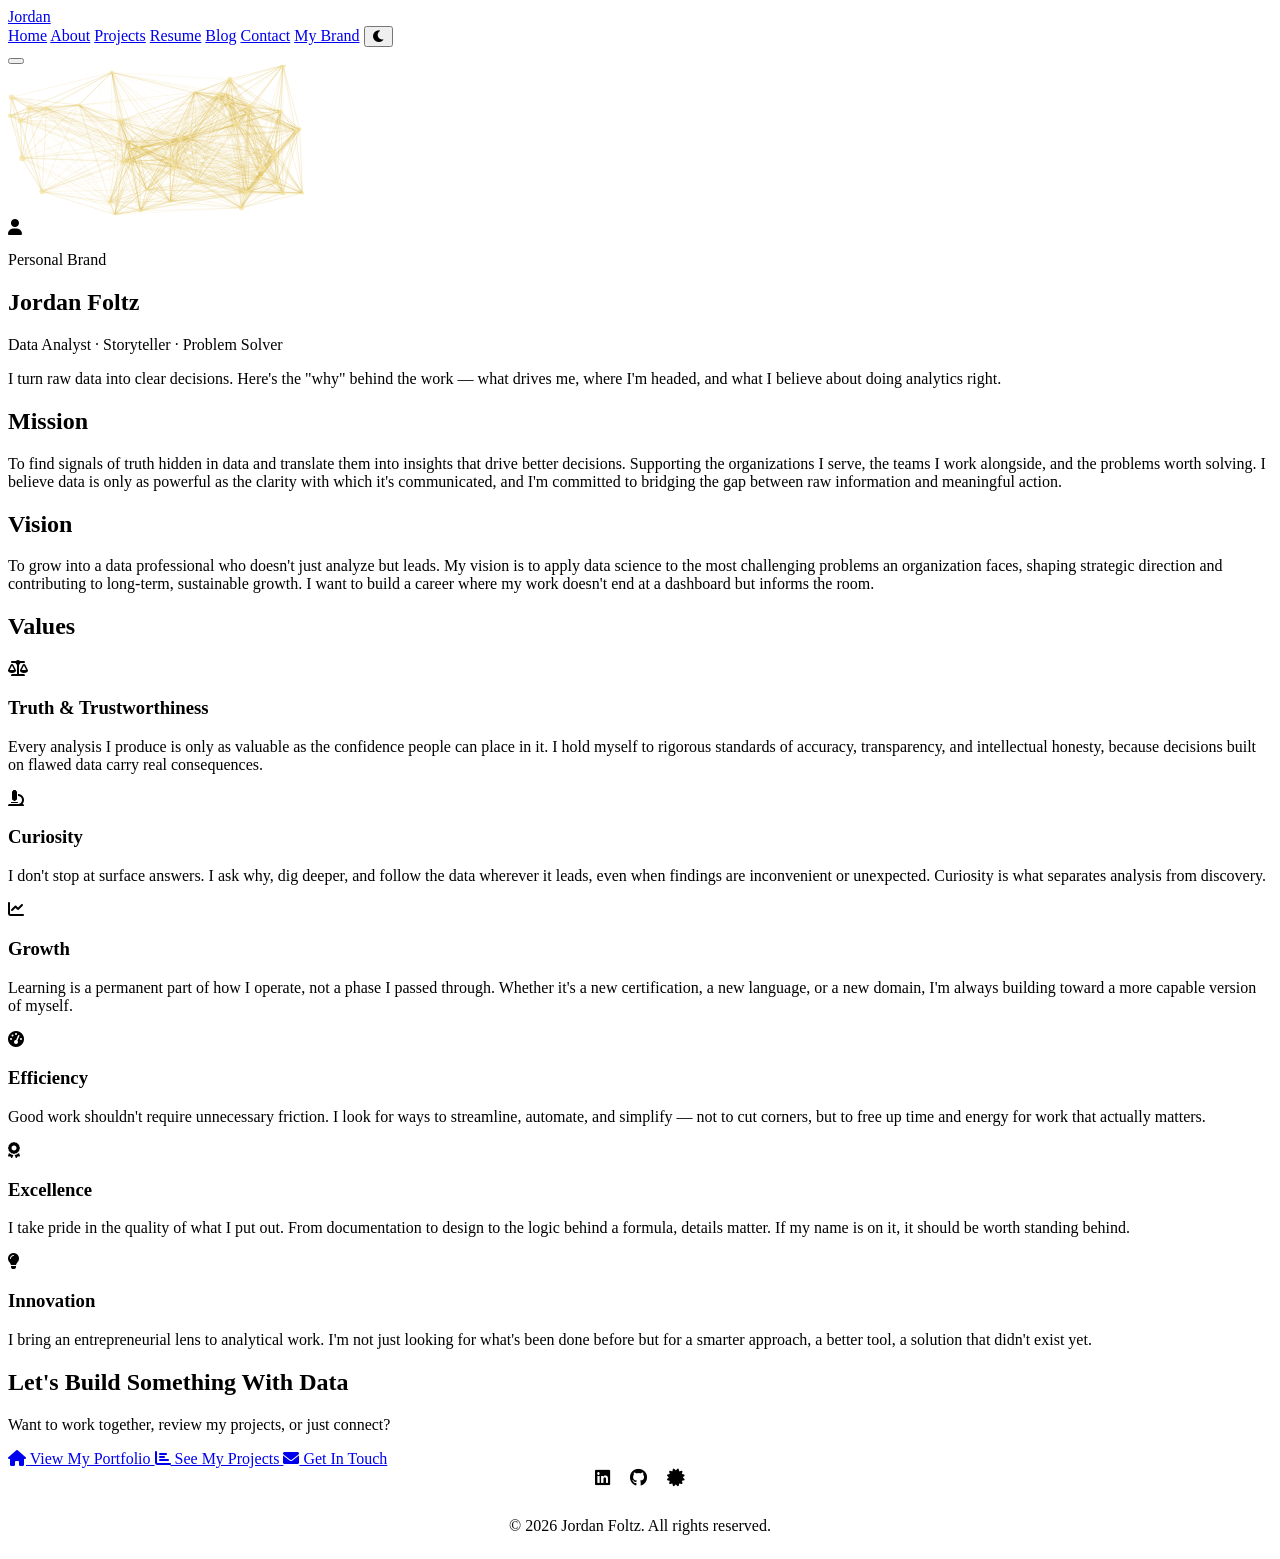
==== brand.html @ b9ed0304 "Fix credibility issues, add Data Stories blog, and add PDF resume - Replace fabricated project card " ====
<!DOCTYPE html>
<html lang="en">
<head>
    <meta charset="UTF-8">
    <meta name="viewport" content="width=device-width, initial-scale=1.0">
    <title>My Brand | Jordan Foltz — Data Analyst</title>
    <meta name="description" content="Jordan Foltz's personal brand — Mission, Vision, and Values as a data analyst focused on honest insights and real business impact.">
    <link rel="stylesheet" href="style.css">
    <link rel="stylesheet" href="brand.css">
    <link href="https://fonts.googleapis.com/css2?family=Montserrat:wght@300;400;600;700&family=Open+Sans:wght@300;400;600&display=swap" rel="stylesheet">
    <link rel="stylesheet" href="https://cdnjs.cloudflare.com/ajax/libs/font-awesome/6.0.0/css/all.min.css">
</head>
<body>

    <!-- Navigation -->
    <nav class="navbar">
        <div class="nav-container">
            <div class="nav-logo">
                <a href="index.html">Jordan</a>
            </div>
            <div class="nav-menu">
                <a href="index.html#home" class="nav-link-ext">Home</a>
                <a href="index.html#about" class="nav-link-ext">About</a>
                <a href="index.html#projects" class="nav-link-ext">Projects</a>
                <a href="index.html#resume" class="nav-link-ext">Resume</a>
                <a href="blog.html" class="nav-link-ext">Blog</a>
                <a href="index.html#contact" class="nav-link-ext">Contact</a>
                <a href="brand.html" class="nav-link-brand" aria-current="page">My Brand</a>
                <button class="theme-toggle" id="theme-toggle" aria-label="Toggle dark mode">
                    <i class="fas fa-moon" aria-hidden="true"></i>
                </button>
            </div>
            <button class="hamburger" aria-label="Toggle navigation menu" aria-expanded="false">
                <span></span>
                <span></span>
                <span></span>
            </button>
        </div>
    </nav>

    <!-- Brand Hero -->
    <section class="brand-hero">
        <canvas id="brand-network" aria-hidden="true"></canvas>
        <div class="container brand-hero-inner">
            <img
                src="Headshot Professional Resized.jpg"
                alt="Jordan Foltz"
                class="brand-headshot"
                onerror="this.style.display='none'; this.nextElementSibling.style.display='flex';"
            >
            <div class="brand-headshot-placeholder" style="display: none;">
                <i class="fas fa-user" aria-hidden="true"></i>
            </div>
            <p class="brand-eyebrow">Personal Brand</p>
            <h1>Jordan Foltz</h1>
            <p class="hero-subtitle">Data Analyst &middot; Storyteller &middot; Problem Solver</p>
            <p class="hero-intro">I turn raw data into clear decisions. Here's the "why" behind the work — what drives me, where I'm headed, and what I believe about doing analytics right.</p>
        </div>
    </section>

    <!-- Mission -->
    <section class="brand-section" id="mission">
        <div class="container">
            <h2 class="section-title">Mission</h2>
            <div class="mission-content">
                <p>To find signals of truth hidden in data and translate them into insights that drive better decisions. Supporting the organizations I serve, the teams I work alongside, and the problems worth solving. I believe data is only as powerful as the clarity with which it's communicated, and I'm committed to bridging the gap between raw information and meaningful action.</p>
            </div>
        </div>
    </section>

    <!-- Vision -->
    <section class="brand-section alt-bg" id="vision">
        <div class="container">
            <h2 class="section-title">Vision</h2>
            <div class="vision-content">
                <p>To grow into a data professional who doesn't just analyze but leads. My vision is to apply data science to the most challenging problems an organization faces, shaping strategic direction and contributing to long-term, sustainable growth. I want to build a career where my work doesn't end at a dashboard but informs the room.</p>
            </div>
        </div>
    </section>

    <!-- Values -->
    <section class="brand-section" id="values">
        <div class="container">
            <h2 class="section-title">Values</h2>
            <div class="values-grid">

                <div class="value-card">
                    <i class="fas fa-balance-scale value-icon" aria-hidden="true"></i>
                    <h3>Truth &amp; Trustworthiness</h3>
                    <p>Every analysis I produce is only as valuable as the confidence people can place in it. I hold myself to rigorous standards of accuracy, transparency, and intellectual honesty, because decisions built on flawed data carry real consequences.</p>
                </div>

                <div class="value-card">
                    <i class="fas fa-microscope value-icon" aria-hidden="true"></i>
                    <h3>Curiosity</h3>
                    <p>I don't stop at surface answers. I ask why, dig deeper, and follow the data wherever it leads, even when findings are inconvenient or unexpected. Curiosity is what separates analysis from discovery.</p>
                </div>

                <div class="value-card">
                    <i class="fas fa-chart-line value-icon" aria-hidden="true"></i>
                    <h3>Growth</h3>
                    <p>Learning is a permanent part of how I operate, not a phase I passed through. Whether it's a new certification, a new language, or a new domain, I'm always building toward a more capable version of myself.</p>
                </div>

                <div class="value-card">
                    <i class="fas fa-tachometer-alt value-icon" aria-hidden="true"></i>
                    <h3>Efficiency</h3>
                    <p>Good work shouldn't require unnecessary friction. I look for ways to streamline, automate, and simplify — not to cut corners, but to free up time and energy for work that actually matters.</p>
                </div>

                <div class="value-card">
                    <i class="fas fa-award value-icon" aria-hidden="true"></i>
                    <h3>Excellence</h3>
                    <p>I take pride in the quality of what I put out. From documentation to design to the logic behind a formula, details matter. If my name is on it, it should be worth standing behind.</p>
                </div>

                <div class="value-card">
                    <i class="fas fa-lightbulb value-icon" aria-hidden="true"></i>
                    <h3>Innovation</h3>
                    <p>I bring an entrepreneurial lens to analytical work. I'm not just looking for what's been done before but for a smarter approach, a better tool, a solution that didn't exist yet.</p>
                </div>

            </div>
        </div>
    </section>

    <!-- CTA -->
    <section class="brand-cta">
        <div class="container">
            <h2>Let's Build Something With Data</h2>
            <p>Want to work together, review my projects, or just connect?</p>
            <div class="brand-cta-buttons">
                <a href="index.html" class="btn btn-primary nav-link-ext">
                    <i class="fas fa-home" aria-hidden="true"></i> View My Portfolio
                </a>
                <a href="index.html#projects" class="btn btn-outline nav-link-ext">
                    <i class="fas fa-chart-bar" aria-hidden="true"></i> See My Projects
                </a>
                <a href="index.html#contact" class="btn btn-outline nav-link-ext">
                    <i class="fas fa-envelope" aria-hidden="true"></i> Get In Touch
                </a>
            </div>
        </div>
    </section>

    <!-- Footer -->
    <footer class="footer">
        <div class="container" style="display: flex; flex-direction: column; align-items: center; gap: 0.75rem;">
            <div style="display: flex; gap: 1.25rem;">
                <a href="https://linkedin.com/in/jordan-foltz" target="_blank" rel="noopener noreferrer" aria-label="LinkedIn" style="color: var(--text-secondary); font-size: 1.1rem; transition: var(--transition-fast);">
                    <i class="fab fa-linkedin" aria-hidden="true"></i>
                </a>
                <a href="https://github.com/JournalistJordan" target="_blank" rel="noopener noreferrer" aria-label="GitHub" style="color: var(--text-secondary); font-size: 1.1rem; transition: var(--transition-fast);">
                    <i class="fab fa-github" aria-hidden="true"></i>
                </a>
                <a href="https://www.credly.com/users/jordan-foltz" target="_blank" rel="noopener noreferrer" aria-label="Credly Badges" style="color: var(--text-secondary); font-size: 1.1rem; transition: var(--transition-fast);">
                    <i class="fas fa-certificate" aria-hidden="true"></i>
                </a>
            </div>
            <p>&copy; <span id="footer-year">2026</span> Jordan Foltz. All rights reserved.</p>
        </div>
    </footer>

    <script src="script.js"></script>
    <script>
        // Animated node network for brand hero background
        (function () {
            const canvas = document.getElementById('brand-network');
            if (!canvas) return;
            const ctx = canvas.getContext('2d');
            let nodes = [];
            const NODE_COUNT = 48;
            const MAX_DIST = 160;
            const NODE_SPEED = 0.35;

            function resize() {
                canvas.width = canvas.offsetWidth;
                canvas.height = canvas.offsetHeight;
            }

            function createNodes() {
                nodes = [];
                for (let i = 0; i < NODE_COUNT; i++) {
                    nodes.push({
                        x: Math.random() * canvas.width,
                        y: Math.random() * canvas.height,
                        vx: (Math.random() - 0.5) * NODE_SPEED,
                        vy: (Math.random() - 0.5) * NODE_SPEED,
                        r: Math.random() * 1.8 + 1.4
                    });
                }
            }

            function draw() {
                ctx.clearRect(0, 0, canvas.width, canvas.height);

                // Move nodes
                nodes.forEach(n => {
                    n.x += n.vx;
                    n.y += n.vy;
                    if (n.x < 0 || n.x > canvas.width)  n.vx *= -1;
                    if (n.y < 0 || n.y > canvas.height) n.vy *= -1;
                });

                // Draw edges
                for (let i = 0; i < nodes.length; i++) {
                    for (let j = i + 1; j < nodes.length; j++) {
                        const dx = nodes[i].x - nodes[j].x;
                        const dy = nodes[i].y - nodes[j].y;
                        const dist = Math.sqrt(dx * dx + dy * dy);
                        if (dist < MAX_DIST) {
                            const alpha = (1 - dist / MAX_DIST) * 0.4;
                            ctx.beginPath();
                            ctx.strokeStyle = `rgba(212, 175, 55, ${alpha})`;
                            ctx.lineWidth = 0.8;
                            ctx.moveTo(nodes[i].x, nodes[i].y);
                            ctx.lineTo(nodes[j].x, nodes[j].y);
                            ctx.stroke();
                        }
                    }
                }

                // Draw nodes
                nodes.forEach(n => {
                    ctx.beginPath();
                    ctx.arc(n.x, n.y, n.r, 0, Math.PI * 2);
                    ctx.fillStyle = 'rgba(244, 228, 166, 0.75)';
                    ctx.fill();
                });

                requestAnimationFrame(draw);
            }

            resize();
            createNodes();
            draw();

            let resizeTimer;
            window.addEventListener('resize', () => {
                clearTimeout(resizeTimer);
                resizeTimer = setTimeout(() => { resize(); createNodes(); }, 200);
            });
        })();
    </script>
</body>
</html>
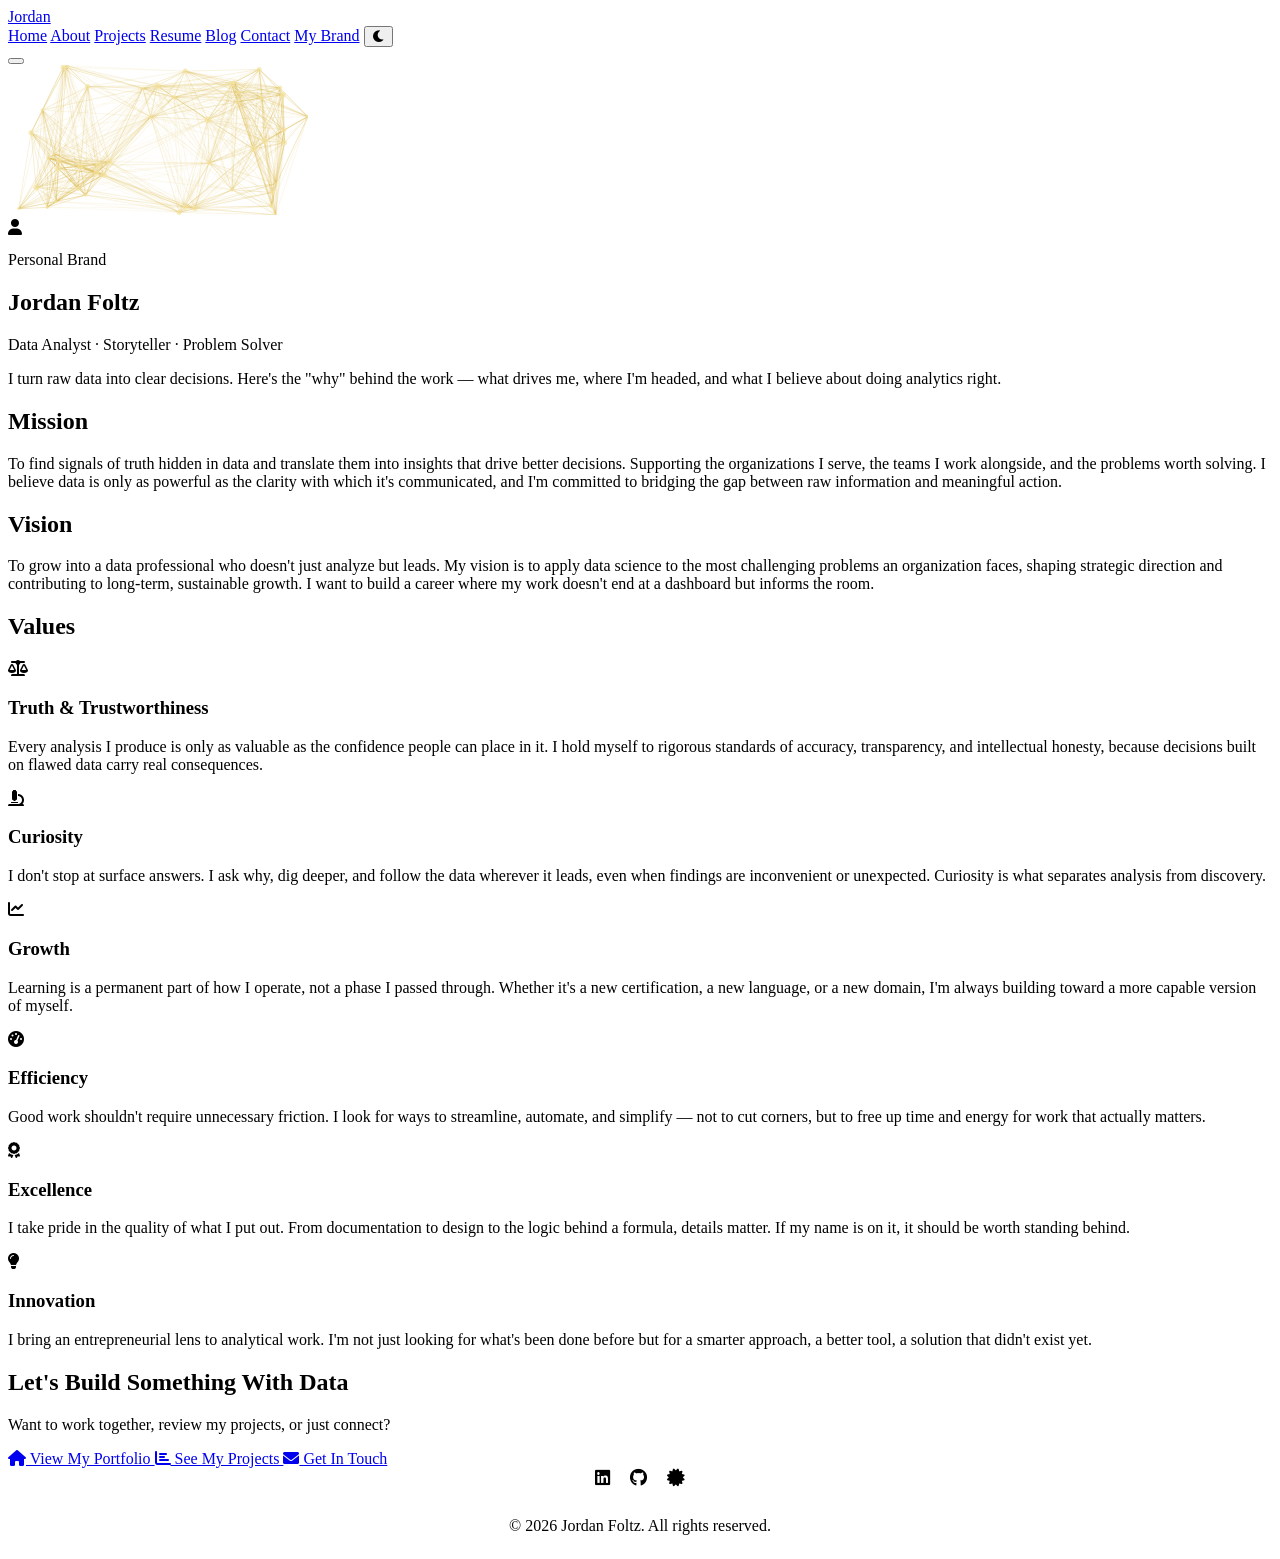
==== commit bb609bb5: "Point site at jordanfoltzdata.com and renamed GitHub account - Add CNAME file for the custom domain " ====
--- a/brand.html
+++ b/brand.html
@@ -150,7 +150,7 @@
                 <a href="https://linkedin.com/in/jordan-foltz" target="_blank" rel="noopener noreferrer" aria-label="LinkedIn" style="color: var(--text-secondary); font-size: 1.1rem; transition: var(--transition-fast);">
                     <i class="fab fa-linkedin" aria-hidden="true"></i>
                 </a>
-                <a href="https://github.com/JournalistJordan" target="_blank" rel="noopener noreferrer" aria-label="GitHub" style="color: var(--text-secondary); font-size: 1.1rem; transition: var(--transition-fast);">
+                <a href="https://github.com/JordanFoltzData" target="_blank" rel="noopener noreferrer" aria-label="GitHub" style="color: var(--text-secondary); font-size: 1.1rem; transition: var(--transition-fast);">
                     <i class="fab fa-github" aria-hidden="true"></i>
                 </a>
                 <a href="https://www.credly.com/users/jordan-foltz" target="_blank" rel="noopener noreferrer" aria-label="Credly Badges" style="color: var(--text-secondary); font-size: 1.1rem; transition: var(--transition-fast);">
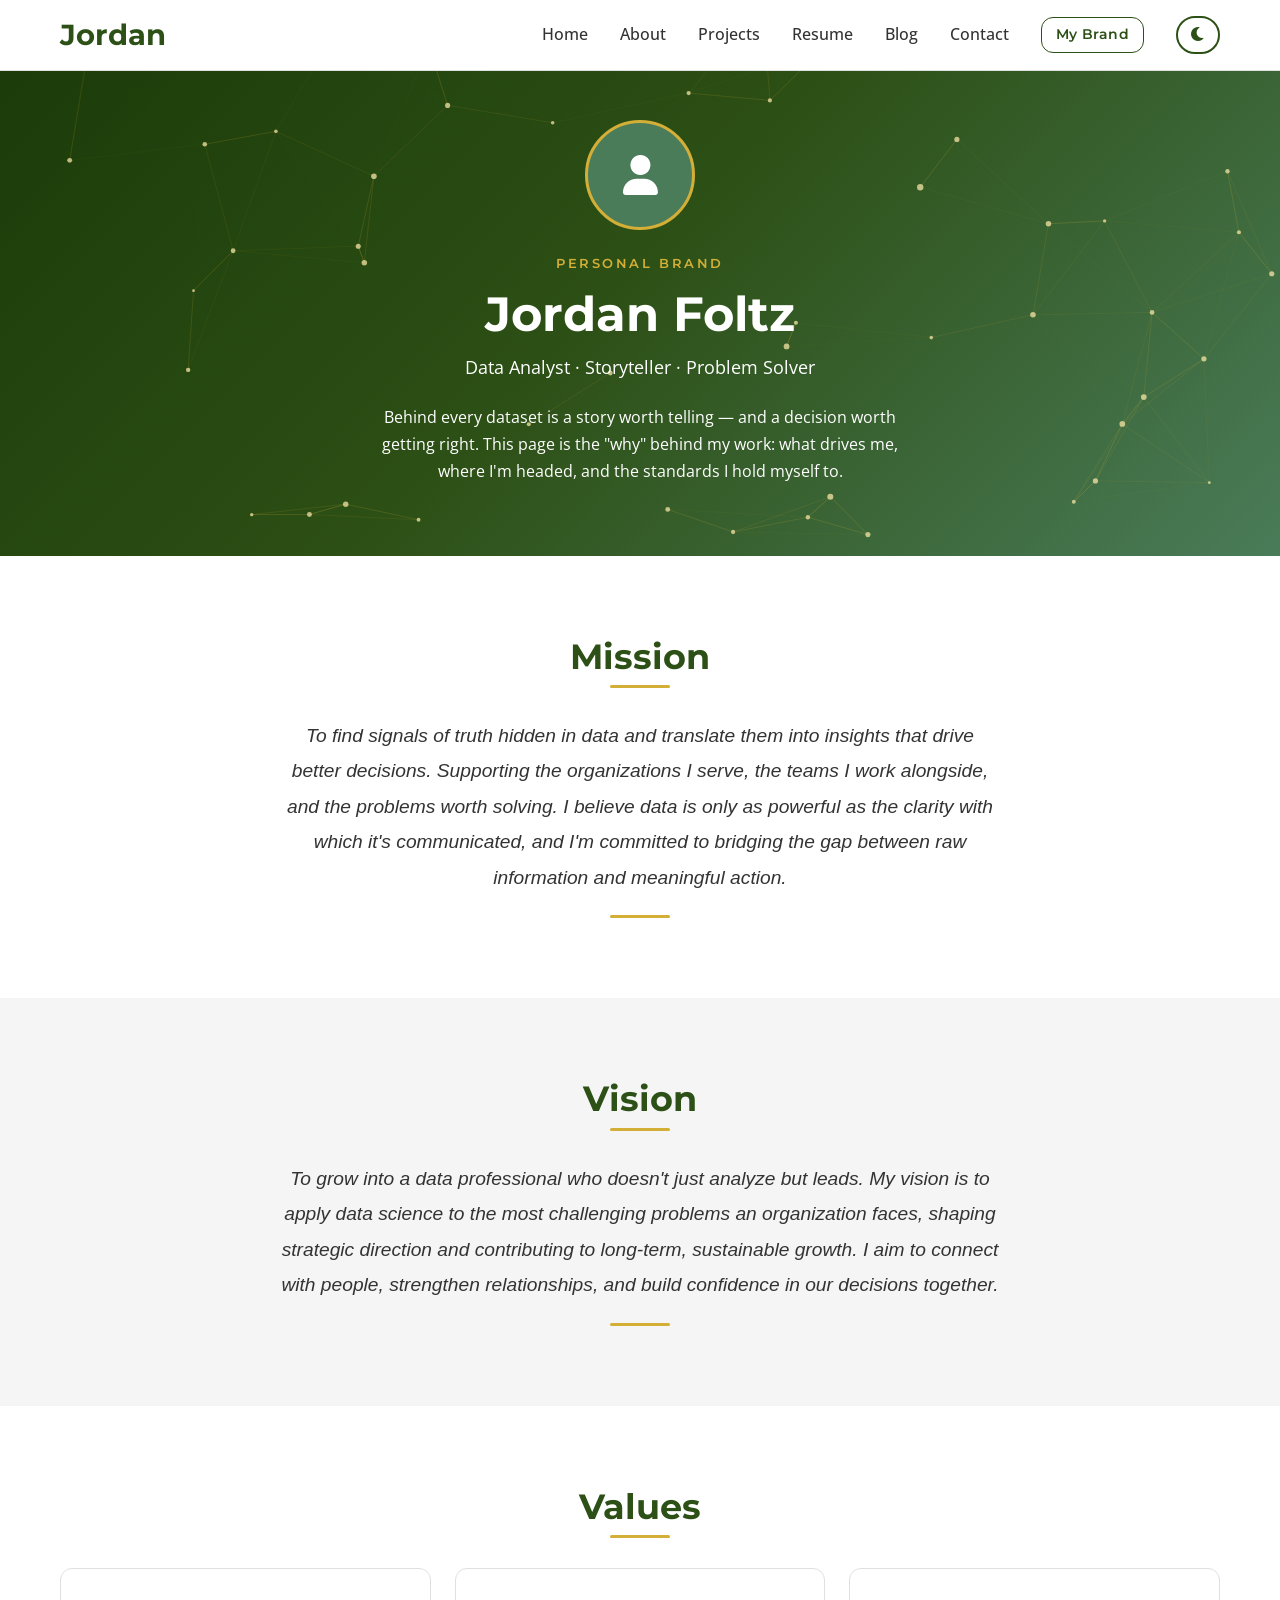
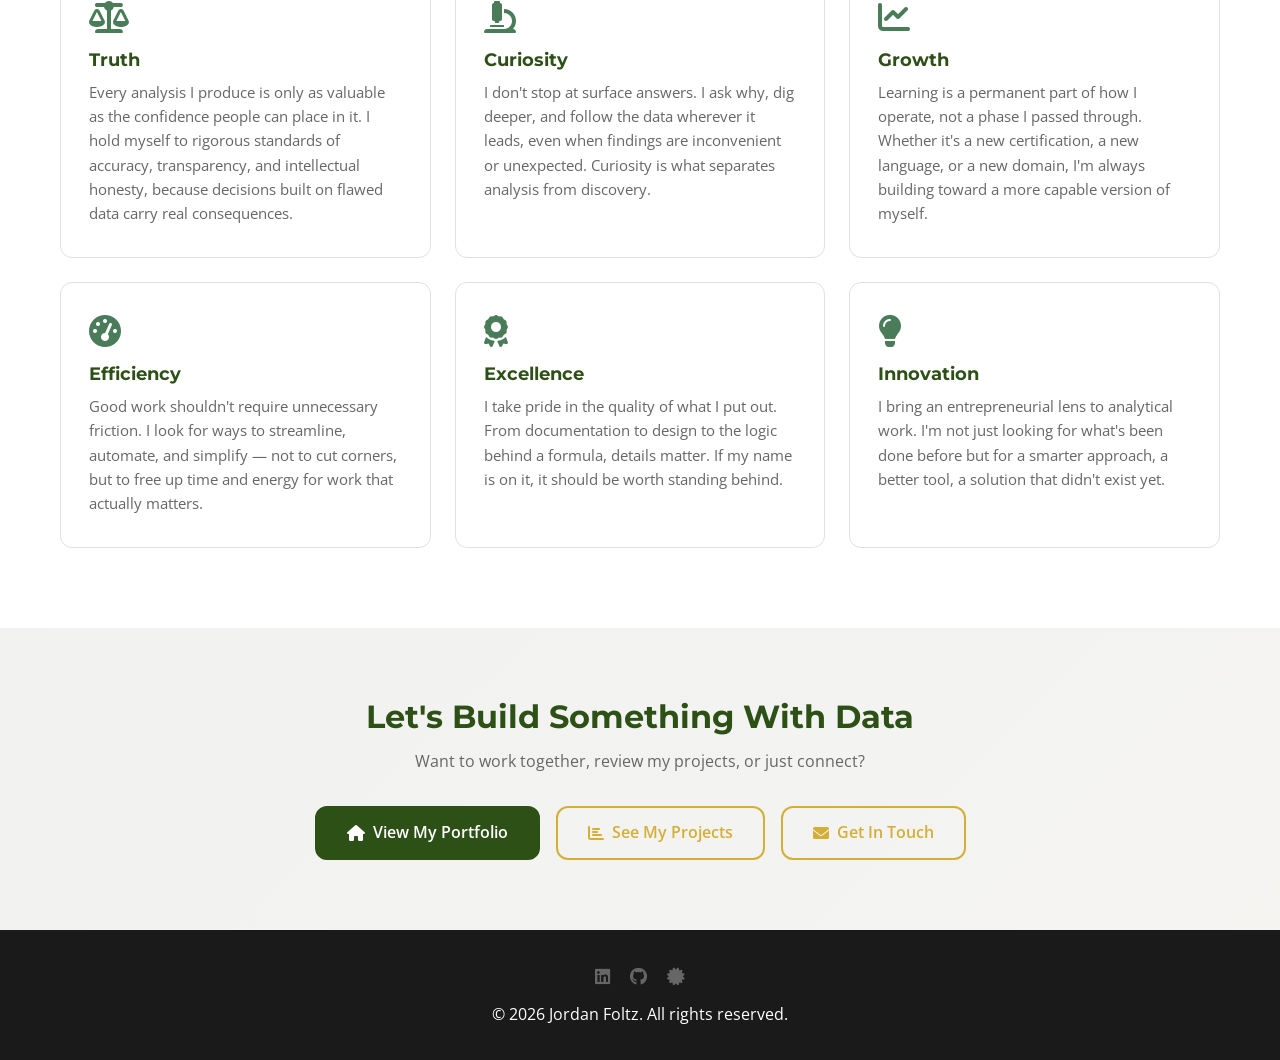
==== commit 47060fb9: "Brand page content and typography edits - Hero typing subtitle: white instead of black on the green " ====
--- a/brand.html
+++ b/brand.html
@@ -54,7 +54,7 @@
             <p class="brand-eyebrow">Personal Brand</p>
             <h1>Jordan Foltz</h1>
             <p class="hero-subtitle">Data Analyst &middot; Storyteller &middot; Problem Solver</p>
-            <p class="hero-intro">I turn raw data into clear decisions. Here's the "why" behind the work — what drives me, where I'm headed, and what I believe about doing analytics right.</p>
+            <p class="hero-intro">Behind every dataset is a story worth telling — and a decision worth getting right. This page is the "why" behind my work: what drives me, where I'm headed, and the standards I hold myself to.</p>
         </div>
     </section>
 
@@ -73,7 +73,7 @@
         <div class="container">
             <h2 class="section-title">Vision</h2>
             <div class="vision-content">
-                <p>To grow into a data professional who doesn't just analyze but leads. My vision is to apply data science to the most challenging problems an organization faces, shaping strategic direction and contributing to long-term, sustainable growth. I want to build a career where my work doesn't end at a dashboard but informs the room.</p>
+                <p>To grow into a data professional who doesn't just analyze but leads. My vision is to apply data science to the most challenging problems an organization faces, shaping strategic direction and contributing to long-term, sustainable growth. I aim to connect with people, strengthen relationships, and build confidence in our decisions together.</p>
             </div>
         </div>
     </section>
@@ -86,7 +86,7 @@
 
                 <div class="value-card">
                     <i class="fas fa-balance-scale value-icon" aria-hidden="true"></i>
-                    <h3>Truth &amp; Trustworthiness</h3>
+                    <h3>Truth</h3>
                     <p>Every analysis I produce is only as valuable as the confidence people can place in it. I hold myself to rigorous standards of accuracy, transparency, and intellectual honesty, because decisions built on flawed data carry real consequences.</p>
                 </div>
 
--- a/style.css
+++ b/style.css
@@ -0,0 +1,2192 @@
+/* CSS Variables for Color Scheme and Theme Management */
+:root {
+    /* Light Theme Colors */
+    --primary-green: #2d5016;
+    --secondary-green: #4a7c59;
+    --accent-gold: #d4af37;
+    --light-gold: #f4e4a6;
+    --pure-black: #000000;
+    --dark-gray: #1a1a1a;
+    --light-gray: #f5f5f5;
+    --pure-white: #ffffff;
+    --text-dark: #333333;
+    --text-light: #666666;
+    
+    /* Additional Colors */
+    --success-green: #28a745;
+    --warning-orange: #fd7e14;
+    --info-blue: #17a2b8;
+    --error-red: #dc3545;
+    --card-shadow: rgba(0, 0, 0, 0.1);
+    --hover-shadow: rgba(0, 0, 0, 0.15);
+    
+    /* Theme Variables */
+    --bg-primary: var(--pure-white);
+    --bg-secondary: var(--light-gray);
+    --text-primary: var(--text-dark);
+    --text-secondary: var(--text-light);
+    --nav-bg: var(--pure-white);
+    --card-bg: var(--pure-white);
+    --border-color: #e0e0e0;
+    
+    /* Typography */
+    --font-primary: 'Montserrat', sans-serif;
+    --font-secondary: 'Open Sans', sans-serif;
+    
+    /* Spacing */
+    --section-padding: 80px 0;
+    --container-padding: 0 20px;
+    --border-radius: 12px;
+    
+    /* Transitions */
+    --transition-fast: 0.3s ease;
+    --transition-slow: 0.5s ease;
+}
+
+/* Dark Theme Variables */
+[data-theme="dark"] {
+    --bg-primary: var(--pure-black);
+    --bg-secondary: var(--dark-gray);
+    --text-primary: var(--pure-white);
+    --text-secondary: #cccccc;
+    --nav-bg: var(--dark-gray);
+    --card-bg: var(--dark-gray);
+    --border-color: #333333;
+}
+
+/* Global Styles */
+* {
+    margin: 0;
+    padding: 0;
+    box-sizing: border-box;
+}
+
+/* Keyboard focus indicator — gold outline on all interactive elements */
+:focus-visible {
+    outline: 2px solid var(--accent-gold);
+    outline-offset: 3px;
+    border-radius: 4px;
+}
+
+/* Suppress focus ring for mouse users on elements that handle their own focus styles */
+.form-group input:focus,
+.form-group textarea:focus {
+    outline: none;
+}
+
+html {
+    scroll-behavior: smooth;
+}
+
+body {
+    font-family: var(--font-secondary);
+    line-height: 1.6;
+    color: var(--text-primary);
+    background-color: var(--bg-primary);
+    transition: background-color var(--transition-fast), color var(--transition-fast);
+}
+
+.container {
+    max-width: 1200px;
+    margin: 0 auto;
+    padding: var(--container-padding);
+}
+
+/* Typography */
+h1, h2, h3, h4, h5, h6 {
+    font-family: var(--font-primary);
+    font-weight: 600;
+    line-height: 1.2;
+}
+
+.section-title {
+    font-size: 2.5rem;
+    text-align: center;
+    margin-bottom: 3rem;
+    color: var(--primary-green);
+    position: relative;
+}
+
+.section-title::after {
+    content: '';
+    position: absolute;
+    bottom: -10px;
+    left: 50%;
+    transform: translateX(-50%);
+    width: 60px;
+    height: 3px;
+    background: linear-gradient(90deg, var(--accent-gold), var(--secondary-green));
+    border-radius: 2px;
+}
+
+/* Navigation */
+.navbar {
+    position: fixed;
+    top: 0;
+    width: 100%;
+    background: var(--nav-bg);
+    backdrop-filter: blur(10px);
+    border-bottom: 1px solid var(--border-color);
+    z-index: 1000;
+    transition: all var(--transition-fast);
+}
+
+.navbar.scrolled {
+    background: var(--nav-bg);
+    box-shadow: 0 2px 20px var(--card-shadow);
+    opacity: 0.97;
+}
+
+.nav-container {
+    max-width: 1200px;
+    margin: 0 auto;
+    padding: 0 20px;
+    display: flex;
+    justify-content: space-between;
+    align-items: center;
+    height: 70px;
+}
+
+.nav-logo a {
+    font-family: var(--font-primary);
+    font-size: 1.8rem;
+    font-weight: 700;
+    color: var(--primary-green);
+    text-decoration: none;
+    transition: color var(--transition-fast);
+}
+
+.nav-logo a:hover {
+    color: var(--accent-gold);
+}
+
+.nav-menu {
+    display: flex;
+    align-items: center;
+    gap: 2rem;
+}
+
+.nav-link {
+    color: var(--text-primary);
+    text-decoration: none;
+    font-weight: 500;
+    transition: color var(--transition-fast);
+    position: relative;
+}
+
+.nav-link:hover {
+    color: var(--accent-gold);
+}
+
+.nav-link::after {
+    content: '';
+    position: absolute;
+    bottom: -5px;
+    left: 0;
+    width: 0;
+    height: 2px;
+    background: var(--accent-gold);
+    transition: width var(--transition-fast);
+}
+
+.nav-link:hover::after {
+    width: 100%;
+}
+
+/* Used on brand.html for regular nav links — same style as .nav-link but not
+   intercepted by NavigationManager's querySelectorAll('.nav-link') */
+.nav-link-ext {
+    color: var(--text-primary);
+    text-decoration: none;
+    font-weight: 500;
+    transition: color var(--transition-fast);
+    position: relative;
+}
+
+.nav-link-ext:hover {
+    color: var(--accent-gold);
+}
+
+.nav-link-ext::after {
+    content: '';
+    position: absolute;
+    bottom: -5px;
+    left: 0;
+    width: 0;
+    height: 2px;
+    background: var(--accent-gold);
+    transition: width var(--transition-fast);
+}
+
+.nav-link-ext:hover::after {
+    width: 100%;
+}
+
+.nav-link-brand {
+    color: var(--primary-green);
+    border: 1px solid var(--primary-green);
+    border-radius: var(--border-radius);
+    padding: 6px 14px;
+    font-size: 0.85rem;
+    font-family: var(--font-primary);
+    font-weight: 600;
+    transition: var(--transition-fast);
+    text-decoration: none;
+    letter-spacing: 0.03em;
+}
+
+.nav-link-brand:hover {
+    background: var(--primary-green);
+    color: var(--pure-white);
+}
+
+.theme-toggle {
+    background: none;
+    border: 2px solid var(--primary-green);
+    color: var(--primary-green);
+    padding: 8px 12px;
+    border-radius: 50px;
+    cursor: pointer;
+    transition: all var(--transition-fast);
+    font-size: 1rem;
+}
+
+.theme-toggle:hover {
+    background: var(--primary-green);
+    color: var(--pure-white);
+}
+
+.hamburger {
+    display: none;
+    flex-direction: column;
+    cursor: pointer;
+    background: none;
+    border: none;
+    padding: 4px;
+    gap: 5px;
+}
+
+.hamburger span {
+    width: 25px;
+    height: 3px;
+    background: var(--text-primary);
+    margin: 3px 0;
+    transition: var(--transition-fast);
+}
+
+/* Hero Section */
+.hero {
+    padding: 120px 0 80px;
+    min-height: 100vh;
+    display: flex;
+    align-items: center;
+    position: relative;
+    overflow: hidden;
+}
+
+.hero-background {
+    position: absolute;
+    top: 0;
+    left: 0;
+    right: 0;
+    bottom: 0;
+    z-index: -1;
+}
+
+.hero-gradient {
+    position: absolute;
+    top: 0;
+    left: 0;
+    right: 0;
+    bottom: 0;
+    background: linear-gradient(135deg, var(--bg-primary) 0%, var(--bg-secondary) 100%);
+    opacity: 0.8;
+}
+
+/* Self-drawing line chart — the hero's signature animation */
+.hero-chart {
+    position: absolute;
+    right: -4%;
+    bottom: 0;
+    width: 68%;
+    height: 88%;
+    opacity: 0.35;
+}
+
+[data-theme="dark"] .hero-chart {
+    opacity: 0.3;
+}
+
+.chart-grid {
+    stroke: var(--border-color);
+    stroke-width: 1;
+    opacity: 0;
+    animation: chart-fade 0.8s ease-out 0.2s forwards;
+}
+
+.chart-line {
+    fill: none;
+    stroke: url(#chart-stroke);
+    stroke-width: 3.5;
+    stroke-linecap: round;
+    stroke-linejoin: round;
+    stroke-dasharray: 1;
+    stroke-dashoffset: 1;
+    animation: chart-draw 2s ease-out 0.4s forwards;
+}
+
+.chart-area {
+    fill: url(#chart-fill);
+    stroke: none;
+    opacity: 0;
+    animation: chart-fade 0.9s ease-out 2.3s forwards;
+}
+
+.chart-dot {
+    fill: var(--accent-gold);
+    transform: scale(0);
+    transform-origin: center;
+    transform-box: fill-box;
+    animation: dot-pop 0.35s cubic-bezier(0.34, 1.56, 0.64, 1) forwards;
+}
+
+.chart-dot:nth-of-type(1) { animation-delay: 0.5s; }
+.chart-dot:nth-of-type(2) { animation-delay: 0.85s; }
+.chart-dot:nth-of-type(3) { animation-delay: 1.15s; }
+.chart-dot:nth-of-type(4) { animation-delay: 1.5s; }
+.chart-dot:nth-of-type(5) { animation-delay: 1.8s; }
+.chart-dot:nth-of-type(6) { animation-delay: 2.1s; }
+.chart-dot:nth-of-type(7) { animation-delay: 2.4s; }
+
+@keyframes chart-draw {
+    to { stroke-dashoffset: 0; }
+}
+
+@keyframes chart-fade {
+    to { opacity: 1; }
+}
+
+@keyframes dot-pop {
+    to { transform: scale(1); }
+}
+
+.hero-container {
+    max-width: 1200px;
+    margin: 0 auto;
+    padding: var(--container-padding);
+}
+
+.hero-content {
+    display: grid;
+    grid-template-columns: 1fr 1fr;
+    gap: 4rem;
+    align-items: center;
+}
+
+.hero-title {
+    font-size: 3.5rem;
+    margin-bottom: 1rem;
+    color: var(--text-primary);
+}
+
+.highlight {
+    color: var(--accent-gold);
+    background: linear-gradient(135deg, var(--accent-gold), var(--secondary-green));
+    -webkit-background-clip: text;
+    -webkit-text-fill-color: transparent;
+    background-clip: text;
+}
+
+.hero-subtitle {
+    font-size: 1.5rem;
+    color: var(--primary-green);
+    margin-bottom: 1.5rem;
+    font-weight: 400;
+    min-height: 2rem;
+}
+
+.hero-description {
+    font-size: 1.1rem;
+    color: var(--text-secondary);
+    margin-bottom: 2.5rem;
+    line-height: 1.7;
+}
+
+.hero-buttons {
+    display: flex;
+    gap: 1rem;
+    flex-wrap: wrap;
+}
+
+.btn {
+    padding: 12px 30px;
+    border-radius: var(--border-radius);
+    text-decoration: none;
+    font-weight: 600;
+    transition: all var(--transition-fast);
+    border: 2px solid transparent;
+    cursor: pointer;
+    font-size: 1rem;
+    display: inline-flex;
+    align-items: center;
+    gap: 0.5rem;
+    position: relative;
+    overflow: hidden;
+}
+
+.btn::before {
+    content: '';
+    position: absolute;
+    top: 0;
+    left: -100%;
+    width: 100%;
+    height: 100%;
+    background: linear-gradient(90deg, transparent, rgba(255, 255, 255, 0.2), transparent);
+    transition: left 0.5s;
+}
+
+.btn:hover::before {
+    left: 100%;
+}
+
+.btn-primary {
+    background: var(--primary-green);
+    color: var(--pure-white);
+    border-color: var(--primary-green);
+}
+
+.btn-primary:hover {
+    background: var(--secondary-green);
+    border-color: var(--secondary-green);
+    transform: translateY(-2px);
+    box-shadow: 0 5px 15px rgba(45, 80, 22, 0.3);
+}
+
+.btn-secondary {
+    background: transparent;
+    color: var(--primary-green);
+    border-color: var(--primary-green);
+}
+
+.btn-secondary:hover {
+    background: var(--primary-green);
+    color: var(--pure-white);
+    transform: translateY(-2px);
+    box-shadow: 0 5px 15px rgba(45, 80, 22, 0.3);
+}
+
+.btn-outline {
+    background: transparent;
+    color: var(--accent-gold);
+    border-color: var(--accent-gold);
+}
+
+.btn-outline:hover {
+    background: var(--accent-gold);
+    color: var(--pure-white);
+    transform: translateY(-2px);
+    box-shadow: 0 5px 15px rgba(212, 175, 55, 0.3);
+}
+
+/* Hero Section Enhancements */
+.hero-badges {
+    display: flex;
+    gap: 1rem;
+    margin-bottom: 2rem;
+    flex-wrap: wrap;
+}
+
+.hero-badge {
+    background: var(--light-gold);
+    color: var(--primary-green);
+    padding: 0.5rem 1rem;
+    border-radius: 20px;
+    font-size: 0.9rem;
+    font-weight: 600;
+    animation: pulse 2s infinite;
+}
+
+@keyframes pulse {
+    0%, 100% { transform: scale(1); }
+    50% { transform: scale(1.05); }
+}
+
+.hero-stats {
+    display: grid;
+    grid-template-columns: repeat(3, 1fr);
+    gap: 1.5rem;
+    margin-bottom: 2.5rem;
+}
+
+.stat-item {
+    text-align: center;
+    padding: 1rem;
+    background: var(--card-bg);
+    border-radius: var(--border-radius);
+    border: 1px solid var(--border-color);
+    transition: all var(--transition-fast);
+}
+
+.stat-item:hover {
+    transform: translateY(-5px);
+    box-shadow: 0 10px 25px var(--card-shadow);
+}
+
+.stat-number {
+    display: block;
+    font-size: 1.8rem;
+    font-weight: 700;
+    color: var(--accent-gold);
+    margin-bottom: 0.5rem;
+}
+
+.stat-label {
+    font-size: 0.9rem;
+    color: var(--text-secondary);
+    font-weight: 600;
+}
+
+.hero-social {
+    display: flex;
+    gap: 1rem;
+    margin-top: 2rem;
+}
+
+.social-link {
+    width: 40px;
+    height: 40px;
+    border-radius: 50%;
+    background: var(--card-bg);
+    border: 2px solid var(--border-color);
+    display: flex;
+    align-items: center;
+    justify-content: center;
+    color: var(--text-secondary);
+    transition: all var(--transition-fast);
+}
+
+.social-link:hover {
+    background: var(--accent-gold);
+    color: var(--pure-white);
+    border-color: var(--accent-gold);
+    transform: translateY(-3px);
+}
+
+.image-container {
+    position: relative;
+    display: flex;
+    justify-content: center;
+    align-items: center;
+}
+
+.profile-img {
+    width: 300px;
+    height: 300px;
+    border-radius: 50%;
+    object-fit: cover;
+    border: 3px solid var(--accent-gold);
+    transition: all var(--transition-fast);
+    /* Green background + initials visible while photo loads or if absent */
+    background: var(--primary-green);
+    font-size: 4rem;
+    font-weight: 700;
+    color: var(--accent-gold);
+}
+
+.image-overlay {
+    position: absolute;
+    top: 0;
+    left: 0;
+    right: 0;
+    bottom: 0;
+    border-radius: 50%;
+    background: rgba(45, 80, 22, 0.8);
+    display: flex;
+    flex-direction: column;
+    align-items: center;
+    justify-content: center;
+    opacity: 0;
+    transition: all var(--transition-fast);
+}
+
+.image-placeholder:hover .image-overlay {
+    opacity: 1;
+}
+
+.overlay-content {
+    text-align: center;
+    color: var(--pure-white);
+}
+
+.overlay-text {
+    font-size: 1.2rem;
+    font-weight: 600;
+    margin-bottom: 0.5rem;
+}
+
+.overlay-subtext {
+    font-size: 0.9rem;
+    opacity: 0.9;
+}
+
+.scroll-indicator {
+    position: absolute;
+    bottom: 30px;
+    left: 50%;
+    transform: translateX(-50%);
+    text-align: center;
+    color: var(--text-secondary);
+    font-size: 0.9rem;
+    animation: bounce 2s infinite;
+}
+
+.scroll-arrow {
+    width: 20px;
+    height: 20px;
+    border-right: 2px solid var(--text-secondary);
+    border-bottom: 2px solid var(--text-secondary);
+    transform: rotate(45deg);
+    margin: 0 auto 0.5rem;
+}
+
+@keyframes bounce {
+    0%, 20%, 50%, 80%, 100% { transform: translateX(-50%) translateY(0); }
+    40% { transform: translateX(-50%) translateY(-10px); }
+    60% { transform: translateX(-50%) translateY(-5px); }
+}
+
+/* Enhanced About Section */
+.about-content {
+    display: grid;
+    grid-template-columns: 1fr 1fr;
+    gap: 4rem;
+    align-items: start;
+}
+
+.achievements {
+    margin-bottom: 2rem;
+}
+
+.achievements h3 {
+    color: var(--primary-green);
+    margin-bottom: 1.5rem;
+    font-size: 1.3rem;
+}
+
+.achievement-list {
+    display: flex;
+    flex-direction: column;
+    gap: 1rem;
+}
+
+.achievement-item {
+    display: flex;
+    align-items: flex-start;
+    gap: 1rem;
+    padding: 1rem;
+    background: var(--card-bg);
+    border-radius: var(--border-radius);
+    border: 1px solid var(--border-color);
+    transition: all var(--transition-fast);
+}
+
+.achievement-item:hover {
+    transform: translateX(5px);
+    box-shadow: 0 5px 15px var(--card-shadow);
+}
+
+.achievement-item i {
+    color: var(--accent-gold);
+    font-size: 1.2rem;
+    margin-top: 0.25rem;
+}
+
+.career-timeline {
+    margin-top: 2rem;
+}
+
+.career-timeline h3 {
+    color: var(--primary-green);
+    margin-bottom: 1.5rem;
+    font-size: 1.3rem;
+}
+
+.timeline {
+    position: relative;
+    padding-left: 2rem;
+}
+
+.timeline::before {
+    content: '';
+    position: absolute;
+    left: 0;
+    top: 0;
+    bottom: 0;
+    width: 2px;
+    background: var(--accent-gold);
+    transform: scaleY(0);
+    transform-origin: top;
+    transition: transform 1.4s ease-out;
+}
+
+.timeline.drawn::before {
+    transform: scaleY(1);
+}
+
+.timeline-item {
+    position: relative;
+    margin-bottom: 2rem;
+}
+
+.timeline-item::before {
+    content: '';
+    position: absolute;
+    left: -2.5rem;
+    top: 0.5rem;
+    width: 12px;
+    height: 12px;
+    border-radius: 50%;
+    background: var(--accent-gold);
+    border: 2px solid var(--card-bg);
+    transform: scale(0);
+    transition: transform 0.4s cubic-bezier(0.34, 1.56, 0.64, 1);
+}
+
+.timeline.drawn .timeline-item::before {
+    transform: scale(1);
+}
+
+.timeline.drawn .timeline-item:nth-child(1)::before { transition-delay: 0.25s; }
+.timeline.drawn .timeline-item:nth-child(2)::before { transition-delay: 0.7s; }
+.timeline.drawn .timeline-item:nth-child(3)::before { transition-delay: 1.15s; }
+
+.timeline-date {
+    color: var(--accent-gold);
+    font-weight: 600;
+    font-size: 0.9rem;
+    margin-bottom: 0.5rem;
+}
+
+.timeline-content h4 {
+    color: var(--primary-green);
+    margin-bottom: 0.5rem;
+}
+
+.timeline-content p {
+    color: var(--text-secondary);
+    font-size: 0.9rem;
+}
+
+.skills-section {
+    display: flex;
+    flex-direction: column;
+    gap: 2rem;
+}
+
+.skills-grid {
+    display: grid;
+    gap: 2rem;
+}
+
+.skill-category {
+    background: var(--card-bg);
+    padding: 2rem;
+    border-radius: var(--border-radius);
+    border: 1px solid var(--border-color);
+    transition: all var(--transition-fast);
+}
+
+.skill-category:hover {
+    transform: translateY(-5px);
+    box-shadow: 0 10px 30px var(--hover-shadow);
+}
+
+.skill-category h3 {
+    color: var(--primary-green);
+    margin-bottom: 1.5rem;
+    font-size: 1.3rem;
+}
+
+.skill-item {
+    margin-bottom: 1.5rem;
+}
+
+.skill-name {
+    display: block;
+    margin-bottom: 0.5rem;
+    color: var(--text-primary);
+    font-weight: 600;
+}
+
+.skill-bar {
+    width: 100%;
+    height: 8px;
+    background: var(--bg-secondary);
+    border-radius: 4px;
+    overflow: hidden;
+    position: relative;
+}
+
+.skill-progress {
+    height: 100%;
+    background: linear-gradient(90deg, var(--accent-gold), var(--secondary-green));
+    border-radius: 4px;
+    width: 0;
+    transition: width 1.5s ease;
+    position: relative;
+}
+
+.skill-progress::after {
+    content: '';
+    position: absolute;
+    top: 0;
+    left: 0;
+    right: 0;
+    bottom: 0;
+    background: linear-gradient(90deg, transparent, rgba(255, 255, 255, 0.3), transparent);
+    animation: shimmer 2s infinite;
+}
+
+@keyframes shimmer {
+    0% { transform: translateX(-100%); }
+    100% { transform: translateX(100%); }
+}
+
+.skill-percentage {
+    font-size: 0.85rem;
+    color: var(--text-secondary);
+    font-weight: 600;
+}
+
+.certifications {
+    background: var(--card-bg);
+    padding: 2rem;
+    border-radius: var(--border-radius);
+    border: 1px solid var(--border-color);
+}
+
+.certifications h3 {
+    color: var(--primary-green);
+    margin-bottom: 1.5rem;
+    font-size: 1.3rem;
+}
+
+.cert-list {
+    display: flex;
+    flex-direction: column;
+    gap: 1rem;
+}
+
+.cert-item {
+    display: flex;
+    align-items: center;
+    gap: 1rem;
+    padding: 0.75rem;
+    background: var(--bg-secondary);
+    border-radius: 8px;
+    transition: all var(--transition-fast);
+}
+
+.cert-item:hover {
+    transform: translateX(5px);
+    background: var(--light-gold);
+}
+
+.cert-item i {
+    color: var(--accent-gold);
+    font-size: 1.2rem;
+}
+
+.cert-item span {
+    color: var(--text-primary);
+    font-weight: 600;
+}
+
+.cert-year {
+    color: var(--accent-gold);
+    font-weight: 700;
+    margin-left: 0.25rem;
+}
+
+.cert-badge {
+    display: inline-block;
+    background: var(--accent-gold);
+    color: var(--pure-black);
+    font-size: 0.7rem;
+    font-weight: 700;
+    padding: 0.15rem 0.5rem;
+    border-radius: 20px;
+    margin-left: 0.5rem;
+    vertical-align: middle;
+    text-transform: uppercase;
+    letter-spacing: 0.05em;
+}
+
+/* Tools Section */
+.tools-section {
+    margin-top: 1.5rem;
+    background: var(--card-bg);
+    padding: 2rem;
+    border-radius: var(--border-radius);
+    border: 1px solid var(--border-color);
+}
+
+.tools-section h3 {
+    color: var(--primary-green);
+    margin-bottom: 1.5rem;
+    font-size: 1.3rem;
+}
+
+.tools-grid {
+    display: flex;
+    flex-wrap: wrap;
+    gap: 0.75rem;
+}
+
+.tool-badge {
+    display: flex;
+    align-items: center;
+    gap: 0.4rem;
+    background: var(--bg-secondary);
+    border: 1px solid var(--border-color);
+    border-radius: 8px;
+    padding: 0.5rem 0.9rem;
+    font-size: 0.875rem;
+    font-weight: 600;
+    color: var(--text-primary);
+    transition: all var(--transition-fast);
+    cursor: default;
+}
+
+.tool-badge i {
+    color: var(--accent-gold);
+    font-size: 1rem;
+}
+
+.tool-badge:hover {
+    border-color: var(--accent-gold);
+    background: var(--light-gold);
+    transform: translateY(-2px);
+}
+
+/* Resume Section */
+.resume {
+    padding: var(--section-padding);
+    background: var(--bg-primary);
+}
+
+.resume-content {
+    display: grid;
+    grid-template-columns: 1fr 2fr;
+    gap: 4rem;
+    align-items: start;
+}
+
+.resume-info h3 {
+    color: var(--primary-green);
+    margin-bottom: 1.5rem;
+    font-size: 1.5rem;
+}
+
+.resume-info p {
+    color: var(--text-secondary);
+    margin-bottom: 2rem;
+    line-height: 1.7;
+}
+
+.resume-stats {
+    display: flex;
+    flex-direction: column;
+    gap: 1rem;
+    margin-bottom: 2rem;
+}
+
+.resume-stat {
+    display: flex;
+    align-items: center;
+    gap: 1rem;
+    padding: 1rem;
+    background: var(--bg-secondary);
+    border-radius: var(--border-radius);
+    transition: all var(--transition-fast);
+}
+
+.resume-stat:hover {
+    transform: translateX(5px);
+    background: var(--light-gold);
+}
+
+.resume-stat i {
+    color: var(--accent-gold);
+    font-size: 1.2rem;
+}
+
+.resume-stat span {
+    color: var(--text-primary);
+    font-weight: 600;
+}
+
+.resume-highlights h4 {
+    color: var(--primary-green);
+    margin-bottom: 1rem;
+}
+
+.resume-highlights ul {
+    list-style: none;
+    padding-left: 0;
+}
+
+.resume-highlights li {
+    padding: 0.5rem 0;
+    color: var(--text-secondary);
+    position: relative;
+    padding-left: 1.5rem;
+}
+
+.resume-highlights li::before {
+    content: '✓';
+    position: absolute;
+    left: 0;
+    color: var(--accent-gold);
+    font-weight: bold;
+}
+
+.resume-actions {
+    display: grid;
+    grid-template-columns: repeat(auto-fit, minmax(250px, 1fr));
+    gap: 2rem;
+}
+
+.resume-card {
+    background: var(--card-bg);
+    border-radius: var(--border-radius);
+    padding: 2rem;
+    border: 1px solid var(--border-color);
+    text-align: center;
+    transition: all var(--transition-fast);
+    position: relative;
+    overflow: hidden;
+}
+
+.resume-card:hover {
+    transform: translateY(-10px);
+    box-shadow: 0 20px 40px var(--hover-shadow);
+}
+
+.resume-card::before {
+    content: '';
+    position: absolute;
+    top: 0;
+    left: 0;
+    right: 0;
+    height: 4px;
+    background: linear-gradient(90deg, var(--accent-gold), var(--secondary-green));
+}
+
+.resume-icon {
+    width: 60px;
+    height: 60px;
+    margin: 0 auto 1.5rem;
+    background: var(--bg-secondary);
+    border-radius: 50%;
+    display: flex;
+    align-items: center;
+    justify-content: center;
+    color: var(--accent-gold);
+    font-size: 1.5rem;
+}
+
+.resume-card h4 {
+    color: var(--primary-green);
+    margin-bottom: 0.5rem;
+    font-size: 1.2rem;
+}
+
+.resume-card p {
+    color: var(--text-secondary);
+    margin-bottom: 1.5rem;
+    font-size: 0.9rem;
+}
+
+.resume-features {
+    display: flex;
+    flex-direction: column;
+    gap: 0.5rem;
+    margin-bottom: 2rem;
+}
+
+.resume-features span {
+    font-size: 0.85rem;
+    color: var(--text-secondary);
+    display: flex;
+    align-items: center;
+    justify-content: center;
+    gap: 0.5rem;
+}
+
+.resume-features i {
+    color: var(--success-green);
+    font-size: 0.8rem;
+}
+
+/* Enhanced Projects Section */
+.projects-filter {
+    display: flex;
+    justify-content: center;
+    gap: 1rem;
+    margin-bottom: 3rem;
+    flex-wrap: wrap;
+}
+
+.filter-btn {
+    padding: 0.75rem 1.5rem;
+    border: 2px solid var(--border-color);
+    background: var(--card-bg);
+    color: var(--text-secondary);
+    border-radius: 25px;
+    cursor: pointer;
+    transition: all var(--transition-fast);
+    font-weight: 600;
+    font-size: 0.9rem;
+}
+
+.filter-btn:hover {
+    border-color: var(--accent-gold);
+    color: var(--accent-gold);
+}
+
+.filter-btn.active {
+    background: var(--accent-gold);
+    color: var(--pure-white);
+    border-color: var(--accent-gold);
+}
+
+.projects-grid {
+    display: grid;
+    grid-template-columns: repeat(auto-fit, minmax(350px, 1fr));
+    gap: 2rem;
+}
+
+.project-card {
+    background: var(--card-bg);
+    border-radius: var(--border-radius);
+    overflow: hidden;
+    border: 1px solid var(--border-color);
+    transition: all var(--transition-fast);
+    cursor: pointer;
+    position: relative;
+}
+
+.project-card:hover {
+    transform: translateY(-10px);
+    box-shadow: 0 20px 40px var(--hover-shadow);
+}
+
+/* Work-in-progress project cards */
+.project-wip:hover {
+    transform: none;
+}
+
+.wip-wrapper {
+    position: relative;
+}
+
+.wip-blur {
+    filter: blur(4px);
+    user-select: none;
+    pointer-events: none;
+}
+
+.wip-badge {
+    position: absolute;
+    top: 50%;
+    left: 50%;
+    transform: translate(-50%, -50%);
+    background: var(--accent-gold);
+    color: #1a1a1a;
+    padding: 8px 18px;
+    border-radius: 20px;
+    font-weight: 700;
+    font-size: 0.85rem;
+    font-family: var(--font-primary);
+    white-space: nowrap;
+    display: flex;
+    align-items: center;
+    gap: 7px;
+    box-shadow: 0 2px 12px rgba(0,0,0,0.18);
+}
+
+.project-card.hidden {
+    display: none;
+}
+
+.project-image {
+    height: 200px;
+    background: linear-gradient(135deg, var(--primary-green), var(--secondary-green));
+    display: flex;
+    align-items: center;
+    justify-content: center;
+    color: var(--pure-white);
+    font-size: 3rem;
+    position: relative;
+    overflow: hidden;
+}
+
+.project-overlay {
+    position: absolute;
+    top: 1rem;
+    right: 1rem;
+}
+
+.project-category {
+    background: var(--accent-gold);
+    color: var(--primary-green);
+    padding: 0.25rem 0.75rem;
+    border-radius: 15px;
+    font-size: 0.8rem;
+    font-weight: 600;
+}
+
+.project-content {
+    padding: 2rem;
+}
+
+.project-content h3 {
+    color: var(--primary-green);
+    margin-bottom: 1rem;
+    font-size: 1.3rem;
+}
+
+.project-description {
+    color: var(--text-secondary);
+    margin-bottom: 1.5rem;
+    line-height: 1.6;
+}
+
+.project-tech {
+    display: flex;
+    flex-wrap: wrap;
+    gap: 0.5rem;
+    margin-bottom: 1.5rem;
+}
+
+.tech-tag {
+    background: var(--bg-secondary);
+    color: var(--primary-green);
+    padding: 0.25rem 0.75rem;
+    border-radius: 15px;
+    font-size: 0.8rem;
+    font-weight: 600;
+    border: 1px solid var(--border-color);
+}
+
+.project-metrics {
+    display: flex;
+    gap: 1rem;
+    margin-bottom: 1.5rem;
+}
+
+.metric {
+    text-align: center;
+    padding: 0.75rem;
+    background: var(--bg-secondary);
+    border-radius: 8px;
+    flex: 1;
+}
+
+.metric-value {
+    display: block;
+    font-size: 1.2rem;
+    font-weight: 700;
+    color: var(--accent-gold);
+    margin-bottom: 0.25rem;
+}
+
+.metric-label {
+    font-size: 0.75rem;
+    color: var(--text-secondary);
+    font-weight: 600;
+}
+
+.project-links {
+    display: flex;
+    gap: 1rem;
+    flex-wrap: wrap;
+}
+
+.project-link {
+    color: var(--accent-gold);
+    text-decoration: none;
+    font-weight: 600;
+    transition: color var(--transition-fast);
+    display: flex;
+    align-items: center;
+    gap: 0.5rem;
+    font-size: 0.9rem;
+}
+
+.project-link:hover {
+    color: var(--primary-green);
+}
+
+/* About Section */
+.about {
+    padding: var(--section-padding);
+    background: var(--bg-secondary);
+}
+
+.about-content {
+    display: grid;
+    grid-template-columns: 1fr 1fr;
+    gap: 4rem;
+    align-items: start;
+}
+
+.about-intro {
+    font-size: 1.2rem;
+    color: var(--primary-green);
+    font-weight: 600;
+    margin-bottom: 1.5rem;
+}
+
+.about-text p {
+    margin-bottom: 1.5rem;
+    color: var(--text-secondary);
+    line-height: 1.7;
+}
+
+.skills-grid {
+    display: grid;
+    gap: 2rem;
+}
+
+.skill-category {
+    background: var(--card-bg);
+    padding: 2rem;
+    border-radius: var(--border-radius);
+    border: 1px solid var(--border-color);
+    transition: all var(--transition-fast);
+}
+
+.skill-category:hover {
+    transform: translateY(-5px);
+    box-shadow: 0 10px 30px rgba(0, 0, 0, 0.1);
+}
+
+.skill-category h3 {
+    color: var(--primary-green);
+    margin-bottom: 1rem;
+    font-size: 1.3rem;
+}
+
+.skill-category ul {
+    list-style: none;
+}
+
+.skill-category li {
+    padding: 0.5rem 0;
+    color: var(--text-secondary);
+    position: relative;
+    padding-left: 1.5rem;
+}
+
+.skill-category li::before {
+    content: '▶';
+    position: absolute;
+    left: 0;
+    color: var(--accent-gold);
+    font-size: 0.8rem;
+}
+
+/* Projects Section */
+.projects {
+    padding: var(--section-padding);
+    background: var(--bg-primary);
+}
+
+.projects-grid {
+    display: grid;
+    grid-template-columns: repeat(auto-fit, minmax(300px, 1fr));
+    gap: 2rem;
+}
+
+.project-card {
+    background: var(--card-bg);
+    border-radius: var(--border-radius);
+    overflow: hidden;
+    border: 1px solid var(--border-color);
+    transition: all var(--transition-fast);
+    cursor: pointer;
+}
+
+.project-card:hover {
+    transform: translateY(-10px);
+    box-shadow: 0 20px 40px rgba(0, 0, 0, 0.1);
+}
+
+.project-image {
+    height: 200px;
+    background: linear-gradient(135deg, var(--primary-green), var(--secondary-green));
+    display: flex;
+    align-items: center;
+    justify-content: center;
+    color: var(--pure-white);
+    font-size: 3rem;
+}
+
+.project-content {
+    padding: 2rem;
+}
+
+.project-content h3 {
+    color: var(--primary-green);
+    margin-bottom: 1rem;
+    font-size: 1.3rem;
+}
+
+.project-content p {
+    color: var(--text-secondary);
+    margin-bottom: 1.5rem;
+    line-height: 1.6;
+}
+
+.project-video {
+    margin: 1.5rem 0;
+    border-radius: 8px;
+    overflow: hidden;
+}
+
+.project-video iframe {
+    width: 100%;
+    height: 315px;
+    border: none;
+    border-radius: 8px;
+}
+
+.project-links {
+    display: flex;
+    gap: 1rem;
+}
+
+.project-link {
+    color: var(--accent-gold);
+    text-decoration: none;
+    font-weight: 600;
+    transition: color var(--transition-fast);
+    display: flex;
+    align-items: center;
+    gap: 0.5rem;
+}
+
+.project-link:hover {
+    color: var(--primary-green);
+}
+
+/* Blog Section */
+.blog {
+    padding: var(--section-padding);
+    background: var(--bg-secondary);
+}
+
+.blog-grid {
+    display: grid;
+    grid-template-columns: repeat(auto-fit, minmax(350px, 1fr));
+    gap: 2rem;
+}
+
+.blog-card {
+    background: var(--card-bg);
+    border-radius: var(--border-radius);
+    overflow: hidden;
+    border: 1px solid var(--border-color);
+    transition: all var(--transition-fast);
+}
+
+.blog-card:hover {
+    transform: translateY(-5px);
+    box-shadow: 0 15px 35px rgba(0, 0, 0, 0.1);
+}
+
+.blog-image {
+    height: 150px;
+    background: linear-gradient(135deg, var(--accent-gold), var(--secondary-green));
+    display: flex;
+    align-items: center;
+    justify-content: center;
+    color: var(--pure-white);
+    font-size: 2.5rem;
+}
+
+.blog-content {
+    padding: 2rem;
+}
+
+.blog-meta {
+    display: flex;
+    justify-content: space-between;
+    margin-bottom: 1rem;
+    font-size: 0.9rem;
+}
+
+.blog-date {
+    color: var(--text-secondary);
+}
+
+.blog-category {
+    background: var(--light-gold);
+    color: var(--primary-green);
+    padding: 0.25rem 0.75rem;
+    border-radius: 20px;
+    font-weight: 600;
+}
+
+.blog-content h3 {
+    color: var(--primary-green);
+    margin-bottom: 1rem;
+    font-size: 1.2rem;
+}
+
+.blog-content p {
+    color: var(--text-secondary);
+    margin-bottom: 1.5rem;
+    line-height: 1.6;
+}
+
+.read-more {
+    color: var(--accent-gold);
+    text-decoration: none;
+    font-weight: 600;
+    transition: color var(--transition-fast);
+    display: inline-flex;
+    align-items: center;
+    gap: 0.5rem;
+}
+
+.read-more:hover {
+    color: var(--primary-green);
+}
+
+/* Contact Section */
+.contact {
+    padding: var(--section-padding);
+    background: var(--bg-primary);
+}
+
+.contact-content {
+    display: grid;
+    grid-template-columns: 1fr 1fr;
+    gap: 4rem;
+    align-items: start;
+}
+
+.contact-info h3 {
+    color: var(--primary-green);
+    margin-bottom: 1rem;
+    font-size: 1.5rem;
+}
+
+.contact-info p {
+    color: var(--text-secondary);
+    margin-bottom: 2rem;
+    line-height: 1.7;
+}
+
+.contact-links {
+    display: flex;
+    flex-direction: column;
+    gap: 1rem;
+}
+
+.contact-link {
+    display: flex;
+    align-items: center;
+    gap: 1rem;
+    color: var(--text-primary);
+    text-decoration: none;
+    padding: 1rem;
+    background: var(--bg-secondary);
+    border-radius: var(--border-radius);
+    transition: all var(--transition-fast);
+}
+
+.contact-link:hover {
+    background: var(--primary-green);
+    color: var(--pure-white);
+    transform: translateX(10px);
+}
+
+.contact-link i {
+    font-size: 1.2rem;
+    color: var(--accent-gold);
+    width: 20px;
+}
+
+.contact-form {
+    background: var(--card-bg);
+    padding: 2rem;
+    border-radius: var(--border-radius);
+    border: 1px solid var(--border-color);
+}
+
+.form-group {
+    margin-bottom: 1.5rem;
+}
+
+.form-group label {
+    display: block;
+    margin-bottom: 0.5rem;
+    color: var(--text-primary);
+    font-weight: 600;
+}
+
+.form-group input,
+.form-group textarea {
+    width: 100%;
+    padding: 1rem;
+    border: 2px solid var(--border-color);
+    border-radius: var(--border-radius);
+    background: var(--bg-primary);
+    color: var(--text-primary);
+    font-family: var(--font-secondary);
+    transition: border-color var(--transition-fast);
+}
+
+.form-group input:focus,
+.form-group textarea:focus {
+    outline: none;
+    border-color: var(--accent-gold);
+}
+
+.form-group textarea {
+    resize: vertical;
+    min-height: 120px;
+}
+
+/* Form error state — only shown after user has interacted */
+.form-group input:invalid:not(:placeholder-shown),
+.form-group textarea:invalid:not(:placeholder-shown) {
+    border-color: var(--error-red);
+}
+
+/* Form feedback messages */
+.form-message {
+    padding: 1rem;
+    margin-top: 1rem;
+    border-radius: 8px;
+    font-weight: 600;
+    text-align: center;
+}
+
+.form-message--success {
+    background: #d4edda;
+    color: #155724;
+    border: 1px solid #c3e6cb;
+}
+
+.form-message--error {
+    background: #f8d7da;
+    color: #721c24;
+    border: 1px solid #f5c6cb;
+}
+
+/* Footer */
+.footer {
+    background: var(--dark-gray);
+    color: var(--pure-white);
+    text-align: center;
+    padding: 2rem 0;
+}
+
+/* Animations */
+@keyframes fadeInUp {
+    from {
+        opacity: 0;
+        transform: translateY(30px);
+    }
+    to {
+        opacity: 1;
+        transform: translateY(0);
+    }
+}
+
+.fade-in-up {
+    animation: fadeInUp 0.6s ease forwards;
+}
+
+/* Responsive Design */
+@media (max-width: 768px) {
+    .nav-menu {
+        position: fixed;
+        top: 70px;
+        left: -100%;
+        width: 100%;
+        height: calc(100vh - 70px);
+        background: var(--nav-bg);
+        flex-direction: column;
+        justify-content: start;
+        padding-top: 2rem;
+        transition: left var(--transition-fast);
+    }
+    
+    .nav-menu.active {
+        left: 0;
+    }
+    
+    .hamburger {
+        display: flex;
+    }
+    
+    .hamburger.active span:nth-child(1) {
+        transform: rotate(-45deg) translate(-5px, 6px);
+    }
+    
+    .hamburger.active span:nth-child(2) {
+        opacity: 0;
+    }
+    
+    .hamburger.active span:nth-child(3) {
+        transform: rotate(45deg) translate(-5px, -6px);
+    }
+    
+    .hero-content {
+        grid-template-columns: 1fr;
+        text-align: center;
+        gap: 2rem;
+    }
+    
+    .hero-title {
+        font-size: 2.5rem;
+    }
+    
+    .section-title {
+        font-size: 2rem;
+    }
+    
+    .hero-badges {
+        justify-content: center;
+    }
+    
+    .hero-stats {
+        grid-template-columns: 1fr;
+        gap: 1rem;
+    }
+    
+    .hero-buttons {
+        flex-direction: column;
+        align-items: center;
+    }
+    
+    .btn {
+        width: 100%;
+        max-width: 250px;
+        justify-content: center;
+    }
+    
+    .hero-social {
+        justify-content: center;
+    }
+
+    .hero-chart {
+        width: 110%;
+        right: -8%;
+        opacity: 0.15;
+    }
+
+    .about-content {
+        grid-template-columns: 1fr;
+        gap: 2rem;
+    }
+    
+    .achievements h3,
+    .career-timeline h3,
+    .certifications h3 {
+        font-size: 1.2rem;
+    }
+    
+    .achievement-item {
+        flex-direction: column;
+        text-align: center;
+        gap: 0.5rem;
+    }
+    
+    .timeline {
+        padding-left: 1.5rem;
+    }
+    
+    .skills-grid {
+        grid-template-columns: 1fr;
+    }
+    
+    .resume-content {
+        grid-template-columns: 1fr;
+        gap: 2rem;
+    }
+    
+    .resume-actions {
+        grid-template-columns: 1fr;
+        gap: 1rem;
+    }
+    
+    .projects-filter {
+        flex-wrap: wrap;
+        gap: 0.5rem;
+    }
+    
+    .filter-btn {
+        font-size: 0.8rem;
+        padding: 0.5rem 1rem;
+    }
+    
+    .projects-grid {
+        grid-template-columns: 1fr;
+    }
+    
+    .project-card {
+        margin-bottom: 1rem;
+    }
+    
+    .project-metrics {
+        flex-direction: column;
+        gap: 0.5rem;
+    }
+    
+    .contact-content {
+        grid-template-columns: 1fr;
+        gap: 2rem;
+    }
+    
+    .contact-links {
+        flex-direction: row;
+        flex-wrap: wrap;
+        justify-content: center;
+    }
+    
+    .contact-link {
+        flex: 1;
+        min-width: 150px;
+        justify-content: center;
+    }
+}
+
+@media (max-width: 480px) {
+    .container {
+        padding: 0 15px;
+    }
+    
+    .hero {
+        padding: 100px 0 60px;
+    }
+    
+    .hero-title {
+        font-size: 2rem;
+    }
+    
+    .hero-subtitle {
+        font-size: 1.2rem;
+    }
+    
+    .section-title {
+        font-size: 1.8rem;
+    }
+    
+    .profile-img {
+        width: 250px;
+        height: 250px;
+    }
+    
+    .hero-badges {
+        flex-direction: column;
+        align-items: center;
+        gap: 0.5rem;
+    }
+    
+    .hero-badge {
+        font-size: 0.8rem;
+        padding: 0.4rem 0.8rem;
+    }
+    
+    .stat-item {
+        padding: 0.75rem;
+    }
+    
+    .stat-number {
+        font-size: 1.5rem;
+    }
+    
+    .stat-label {
+        font-size: 0.8rem;
+    }
+    
+    .achievement-list {
+        gap: 0.75rem;
+    }
+    
+    .achievement-item {
+        padding: 0.75rem;
+    }
+    
+    .achievement-item i {
+        font-size: 1rem;
+    }
+    
+    .timeline-item {
+        margin-bottom: 1.5rem;
+    }
+    
+    .timeline-date {
+        font-size: 0.8rem;
+    }
+    
+    .timeline-content h4 {
+        font-size: 1rem;
+    }
+    
+    .timeline-content p {
+        font-size: 0.85rem;
+    }
+    
+    .skill-category {
+        padding: 1.5rem;
+    }
+    
+    .skill-category h3 {
+        font-size: 1.1rem;
+    }
+    
+    .skill-item {
+        margin-bottom: 1rem;
+    }
+    
+    .skill-name {
+        font-size: 0.9rem;
+    }
+    
+    .skill-percentage {
+        font-size: 0.9rem;
+    }
+    
+    .certifications {
+        padding: 1.5rem;
+    }
+    
+    .certifications h3 {
+        font-size: 1.1rem;
+    }
+    
+    .cert-item {
+        padding: 0.5rem;
+    }
+    
+    .cert-item i {
+        font-size: 1rem;
+    }
+    
+    .cert-item span {
+        font-size: 0.9rem;
+    }
+    
+    .resume-info h3 {
+        font-size: 1.3rem;
+    }
+    
+    .resume-info p {
+        font-size: 0.9rem;
+    }
+    
+    .resume-stat {
+        padding: 0.75rem;
+    }
+    
+    .resume-stat i {
+        font-size: 1rem;
+    }
+    
+    .resume-stat span {
+        font-size: 0.9rem;
+    }
+    
+    .resume-highlights h4 {
+        font-size: 1rem;
+    }
+    
+    .resume-highlights li {
+        font-size: 0.85rem;
+        padding: 0.4rem 0;
+        padding-left: 1.2rem;
+    }
+    
+    .resume-card {
+        padding: 1.5rem;
+    }
+    
+    .resume-icon {
+        width: 50px;
+        height: 50px;
+        font-size: 1.2rem;
+        margin-bottom: 1rem;
+    }
+    
+    .resume-card h4 {
+        font-size: 1.1rem;
+    }
+    
+    .resume-card p {
+        font-size: 0.85rem;
+        margin-bottom: 1rem;
+    }
+    
+    .resume-features span {
+        font-size: 0.75rem;
+    }
+    
+    .projects-filter {
+        gap: 0.25rem;
+    }
+    
+    .filter-btn {
+        font-size: 0.75rem;
+        padding: 0.4rem 0.8rem;
+    }
+    
+    .project-card {
+        margin-bottom: 0.75rem;
+    }
+    
+    .project-image {
+        height: 150px;
+        font-size: 2rem;
+    }
+    
+    .project-content {
+        padding: 1.5rem;
+    }
+    
+    .project-content h3 {
+        font-size: 1.1rem;
+    }
+    
+    .project-video iframe {
+        height: 200px;
+    }
+    
+    .project-description {
+        font-size: 0.9rem;
+        margin-bottom: 1rem;
+    }
+    
+    .tech-tag {
+        font-size: 0.7rem;
+        padding: 0.2rem 0.6rem;
+    }
+    
+    .metric {
+        padding: 0.5rem;
+    }
+    
+    .metric-value {
+        font-size: 1rem;
+    }
+    
+    .metric-label {
+        font-size: 0.7rem;
+    }
+    
+    .project-link {
+        font-size: 0.8rem;
+    }
+    
+    .blog-grid {
+        grid-template-columns: 1fr;
+    }
+    
+    .blog-card {
+        margin-bottom: 1rem;
+    }
+    
+    .blog-image {
+        height: 120px;
+        font-size: 2rem;
+    }
+    
+    .blog-content {
+        padding: 1.5rem;
+    }
+    
+    .blog-content h3 {
+        font-size: 1.1rem;
+    }
+    
+    .blog-content p {
+        font-size: 0.9rem;
+        margin-bottom: 1rem;
+    }
+    
+    .blog-meta {
+        font-size: 0.8rem;
+    }
+    
+    .contact-form {
+        padding: 1.5rem;
+    }
+    
+    .form-group {
+        margin-bottom: 1rem;
+    }
+    
+    .form-group label {
+        font-size: 0.9rem;
+    }
+    
+    .form-group input,
+    .form-group textarea {
+        padding: 0.75rem;
+        font-size: 0.9rem;
+    }
+    
+    .btn {
+        padding: 0.75rem 1.5rem;
+        font-size: 0.9rem;
+    }
+    
+    .social-link {
+        width: 35px;
+        height: 35px;
+    }
+    
+    .social-link i {
+        font-size: 0.9rem;
+    }
+}
+
+/* Reduced motion — show finished states instantly, no draw/pop animations */
+@media (prefers-reduced-motion: reduce) {
+    .chart-grid,
+    .chart-area {
+        animation: none;
+        opacity: 1;
+    }
+
+    .chart-line {
+        animation: none;
+        stroke-dashoffset: 0;
+    }
+
+    .chart-dot {
+        animation: none;
+        transform: scale(1);
+    }
+
+    .timeline::before,
+    .timeline-item::before {
+        transition: none;
+        transform: none;
+    }
+
+    .timeline::before {
+        transform: scaleY(1);
+    }
+
+    .timeline-item::before {
+        transform: scale(1);
+    }
+}
--- a/brand.css
+++ b/brand.css
@@ -0,0 +1,402 @@
+
+/* ============================================
+   Brand Page Styles — brand.html
+   Supplements style.css (shared variables, navbar, themes)
+   ============================================ */
+
+/* ---- Brand Hero ---- */
+.brand-hero {
+    background: linear-gradient(135deg, #1a3a08 0%, var(--primary-green) 50%, var(--secondary-green) 100%);
+    color: var(--pure-white);
+    padding: 120px 0 70px;
+    text-align: center;
+    position: relative;
+    overflow: hidden;
+}
+
+#brand-network {
+    position: absolute;
+    inset: 0;
+    width: 100%;
+    height: 100%;
+    pointer-events: none;
+}
+
+.brand-hero-inner {
+    position: relative;
+    z-index: 1;
+}
+
+.brand-headshot {
+    width: 110px;
+    height: 110px;
+    border-radius: 50%;
+    object-fit: cover;
+    border: 3px solid var(--accent-gold);
+    margin-bottom: 1.5rem;
+    display: block;
+    margin-left: auto;
+    margin-right: auto;
+    transition: all 0.3s ease;
+    box-shadow: 0 8px 25px rgba(45, 80, 22, 0.2);
+}
+
+.brand-headshot:hover {
+    transform: scale(1.05);
+    box-shadow: 0 12px 35px rgba(45, 80, 22, 0.3);
+    border-color: var(--pure-white);
+}
+
+.brand-headshot-placeholder {
+    width: 110px;
+    height: 110px;
+    border-radius: 50%;
+    background: var(--secondary-green);
+    border: 3px solid var(--accent-gold);
+    margin: 0 auto 1.5rem;
+    display: flex;
+    align-items: center;
+    justify-content: center;
+    font-size: 2.5rem;
+    color: var(--pure-white);
+    transition: all 0.3s ease;
+}
+
+.brand-headshot-placeholder:hover {
+    transform: scale(1.05);
+    background: var(--primary-green);
+}
+
+.brand-eyebrow {
+    color: var(--accent-gold);
+    font-size: 0.8rem;
+    font-family: var(--font-primary);
+    font-weight: 600;
+    letter-spacing: 0.2em;
+    text-transform: uppercase;
+    margin-bottom: 0.75rem;
+    opacity: 0;
+    animation: fadeInUp 0.8s ease forwards;
+    animation-delay: 0.2s;
+}
+
+.brand-hero h1 {
+    font-size: 3rem;
+    font-weight: 700;
+    font-family: var(--font-primary);
+    margin-bottom: 0.5rem;
+    color: var(--pure-white);
+    opacity: 0;
+    animation: fadeInUp 0.8s ease forwards;
+    animation-delay: 0.4s;
+}
+
+.brand-hero .hero-subtitle {
+    font-size: 1.15rem;
+    margin-bottom: 1.25rem;
+    font-family: var(--font-secondary);
+    color: var(--pure-white);
+    opacity: 0;
+    animation: fadeInUp 0.8s ease forwards;
+    animation-delay: 0.6s;
+}
+
+.brand-hero .hero-intro {
+    font-size: 1rem;
+    max-width: 560px;
+    margin: 0 auto;
+    line-height: 1.7;
+    font-family: var(--font-secondary);
+    opacity: 0;
+    animation: fadeInUp 0.8s ease forwards;
+    animation-delay: 0.8s;
+}
+
+@keyframes fadeInUp {
+    from {
+        opacity: 0;
+        transform: translateY(30px);
+    }
+    to {
+        opacity: 1;
+        transform: translateY(0);
+    }
+}
+
+/* ---- Shared Brand Section Layout ---- */
+.brand-section {
+    padding: 80px 0;
+    background: var(--bg-primary);
+}
+
+.brand-section.alt-bg {
+    background: var(--bg-secondary);
+}
+
+.brand-section .section-title {
+    font-size: 2.2rem;
+    font-weight: 700;
+    color: var(--primary-green);
+    text-align: center;
+    margin-bottom: 2.5rem;
+    font-family: var(--font-primary);
+    position: relative;
+}
+
+.brand-section .section-title::after {
+    content: '';
+    display: block;
+    width: 60px;
+    height: 3px;
+    background: var(--accent-gold);
+    margin: 0.6rem auto 0;
+    border-radius: 2px;
+}
+
+/* ---- Mission & Vision (shared typography) ---- */
+.mission-content,
+.vision-content {
+    max-width: 720px;
+    margin: 0 auto;
+    text-align: center;
+}
+
+.mission-content p,
+.vision-content p {
+    font-size: 1.2rem;
+    line-height: 1.85;
+    color: var(--text-primary);
+    font-family: var(--font-secondary);
+    font-style: italic;
+}
+
+.mission-content p::after,
+.vision-content p::after {
+    content: '';
+    display: block;
+    width: 60px;
+    height: 3px;
+    background: var(--accent-gold);
+    margin: 1.25rem auto 0;
+    border-radius: 2px;
+}
+
+/* ---- Values ---- */
+.values-grid {
+    display: grid;
+    grid-template-columns: repeat(3, 1fr);
+    gap: 1.5rem;
+    margin-top: 0.5rem;
+}
+
+.value-card {
+    background: var(--card-bg);
+    border: 1px solid var(--border-color);
+    border-radius: var(--border-radius);
+    padding: 2rem 1.75rem;
+    transition: all 0.3s cubic-bezier(0.4, 0, 0.2, 1);
+    position: relative;
+    overflow: hidden;
+}
+
+.value-card::before {
+    content: '';
+    position: absolute;
+    top: 0;
+    left: 0;
+    right: 0;
+    height: 3px;
+    background: linear-gradient(90deg, var(--primary-green), var(--accent-gold));
+    transform: scaleX(0);
+    transition: transform 0.3s ease;
+}
+
+.value-card:hover {
+    transform: translateY(-8px);
+    box-shadow: 0 15px 40px rgba(45, 80, 22, 0.15);
+    border-color: var(--accent-gold);
+}
+
+.value-card:hover::before {
+    transform: scaleX(1);
+}
+
+.value-icon {
+    font-size: 2rem;
+    color: var(--secondary-green);
+    margin-bottom: 1rem;
+    transition: all 0.3s ease;
+    display: block;
+    transform: scale(1);
+}
+
+.value-card:hover .value-icon {
+    color: var(--accent-gold);
+    transform: scale(1.1);
+}
+
+.value-card h3 {
+    color: var(--primary-green);
+    font-size: 1.1rem;
+    font-weight: 700;
+    font-family: var(--font-primary);
+    margin-bottom: 0.6rem;
+    transition: color 0.3s ease;
+}
+
+.value-card:hover h3 {
+    color: var(--accent-gold);
+}
+
+.value-card p {
+    font-size: 0.92rem;
+    line-height: 1.65;
+    color: var(--text-secondary);
+    font-family: var(--font-secondary);
+    margin: 0;
+    transition: color 0.3s ease;
+}
+
+.value-card:hover p {
+    color: var(--text-primary);
+}
+
+/* ---- CTA Section ---- */
+.brand-cta {
+    padding: 70px 0;
+    background: var(--bg-secondary);
+    text-align: center;
+    position: relative;
+    overflow: hidden;
+}
+
+.brand-cta::before {
+    content: '';
+    position: absolute;
+    top: 0;
+    left: 0;
+    right: 0;
+    bottom: 0;
+    background: linear-gradient(135deg, rgba(45, 80, 22, 0.02) 0%, rgba(212, 175, 55, 0.02) 100%);
+    pointer-events: none;
+}
+
+.brand-cta .container {
+    position: relative;
+    z-index: 1;
+}
+
+.brand-cta h2 {
+    font-size: 2rem;
+    font-weight: 700;
+    color: var(--primary-green);
+    font-family: var(--font-primary);
+    margin-bottom: 0.75rem;
+    opacity: 0;
+    animation: fadeInUp 0.8s ease forwards;
+}
+
+.brand-cta p {
+    color: var(--text-secondary);
+    font-size: 1rem;
+    margin-bottom: 2rem;
+    font-family: var(--font-secondary);
+    opacity: 0;
+    animation: fadeInUp 0.8s ease forwards;
+    animation-delay: 0.2s;
+}
+
+.brand-cta-buttons {
+    display: flex;
+    gap: 1rem;
+    justify-content: center;
+    flex-wrap: wrap;
+    opacity: 0;
+    animation: fadeInUp 0.8s ease forwards;
+    animation-delay: 0.4s;
+}
+
+.brand-cta-buttons .btn {
+    transform: translateY(0);
+    transition: all 0.3s cubic-bezier(0.4, 0, 0.2, 1);
+    position: relative;
+    overflow: hidden;
+}
+
+.brand-cta-buttons .btn::before {
+    content: '';
+    position: absolute;
+    top: 50%;
+    left: 50%;
+    width: 0;
+    height: 0;
+    background: rgba(255, 255, 255, 0.1);
+    border-radius: 50%;
+    transition: all 0.3s ease;
+    transform: translate(-50%, -50%);
+}
+
+.brand-cta-buttons .btn:hover {
+    transform: translateY(-3px);
+    box-shadow: 0 10px 25px rgba(45, 80, 22, 0.2);
+}
+
+.brand-cta-buttons .btn:hover::before {
+    width: 300px;
+    height: 300px;
+}
+
+.brand-cta-buttons .btn-primary:hover {
+    background: var(--accent-gold);
+    border-color: var(--accent-gold);
+}
+
+/* ---- Smooth Scroll ---- */
+html {
+    scroll-behavior: smooth;
+}
+
+/* ---- Responsive ---- */
+@media (max-width: 768px) {
+    .brand-hero {
+        padding: 90px 0 50px;
+    }
+
+    .brand-hero h1 {
+        font-size: 2rem;
+    }
+
+    .brand-hero .hero-subtitle {
+        font-size: 1rem;
+    }
+
+    .brand-hero .hero-intro {
+        font-size: 0.9rem;
+        padding: 0 1rem;
+    }
+
+    .mission-content,
+    .vision-content {
+        padding: 0 1rem;
+    }
+
+    .mission-content p,
+    .vision-content p {
+        font-size: 1.05rem;
+    }
+
+    .values-grid {
+        grid-template-columns: 1fr;
+    }
+
+    .brand-cta-buttons {
+        flex-direction: column;
+        align-items: center;
+        gap: 0.75rem;
+    }
+
+    .brand-cta-buttons .btn {
+        width: 100%;
+        max-width: 280px;
+    }
+}
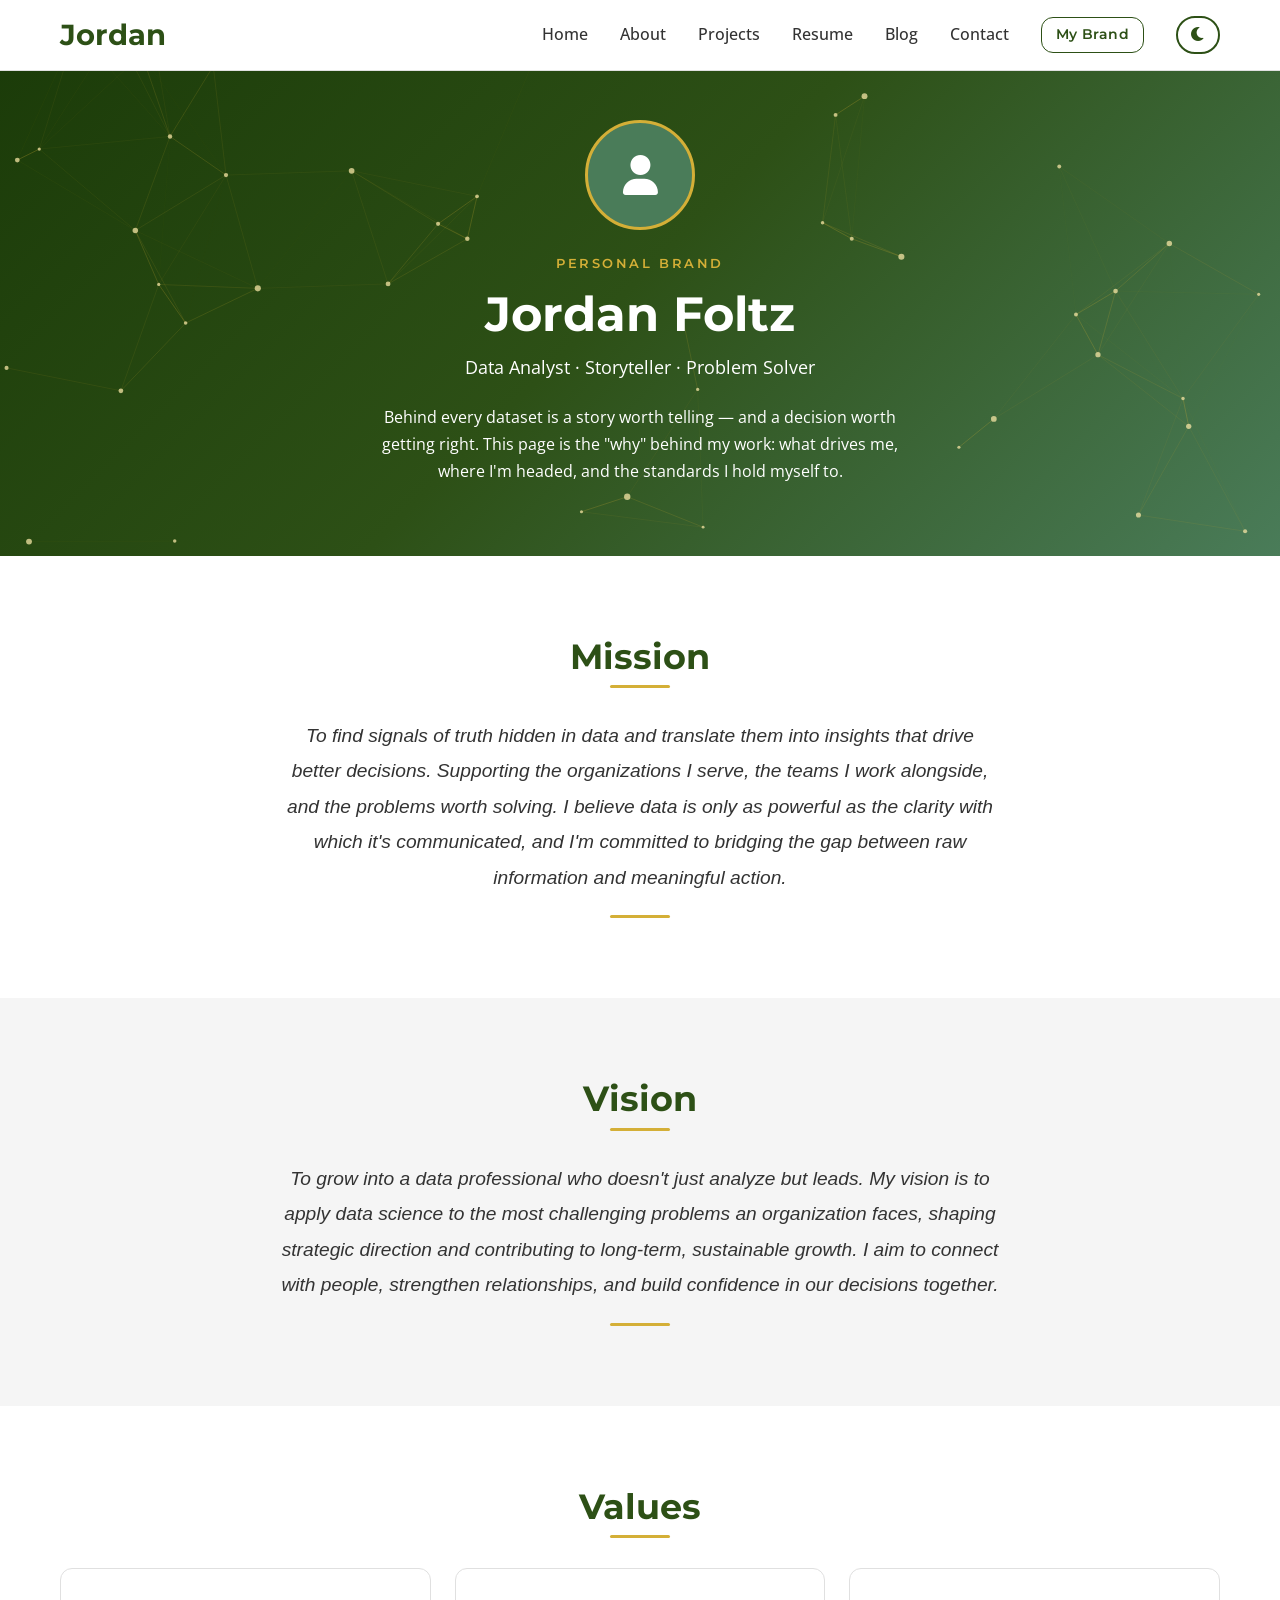
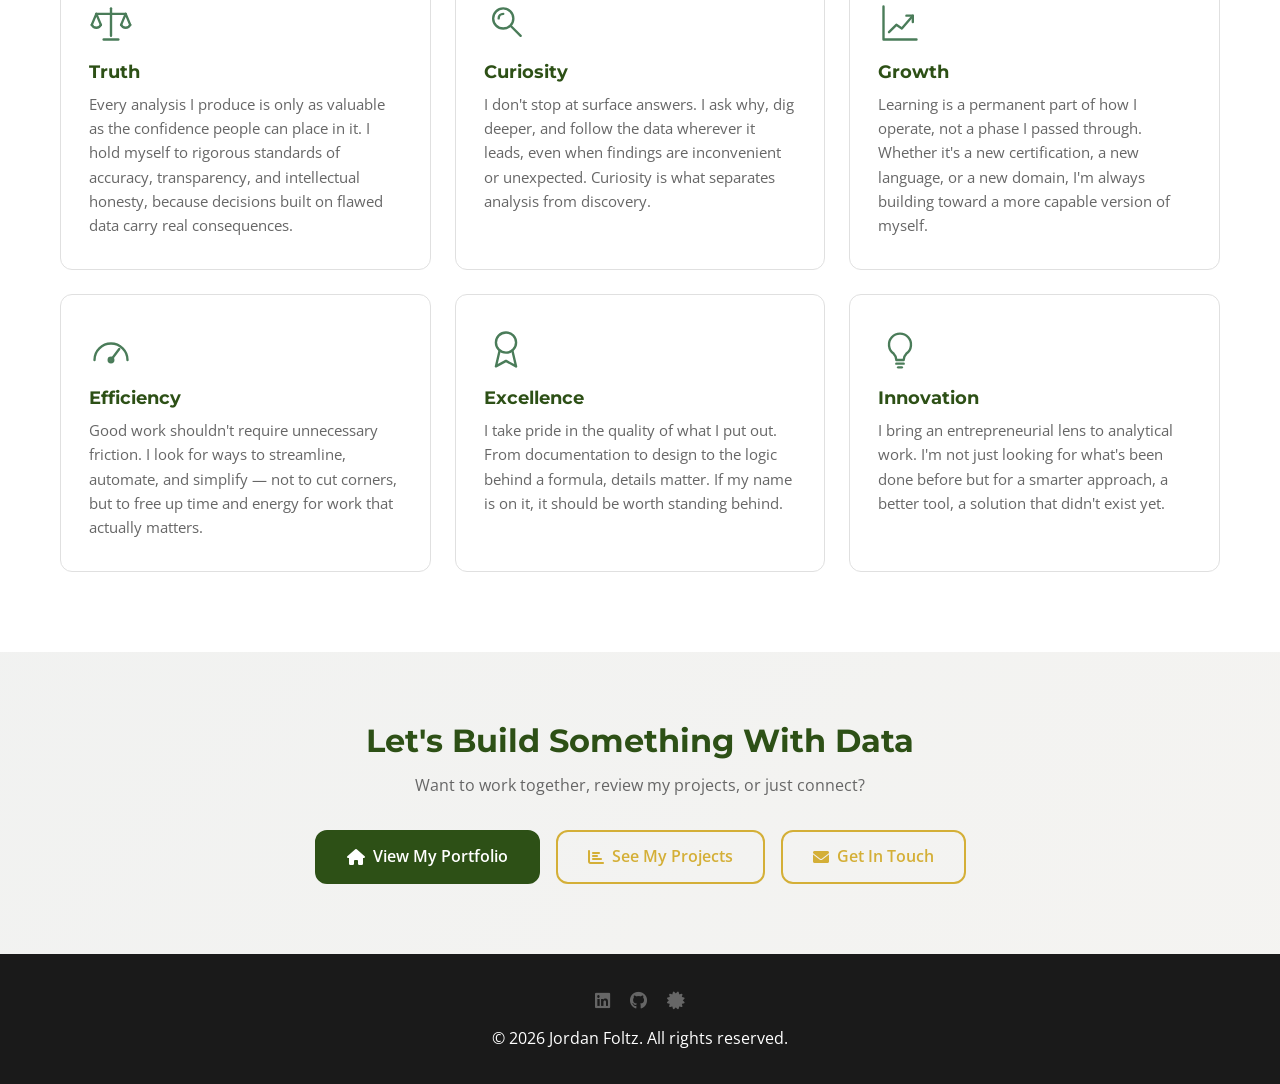
==== commit 391dab54: "Brand page graphics: self-drawing value icons and page-specific typewriter - Replace the six Font Aw" ====
--- a/brand.html
+++ b/brand.html
@@ -53,7 +53,7 @@
             </div>
             <p class="brand-eyebrow">Personal Brand</p>
             <h1>Jordan Foltz</h1>
-            <p class="hero-subtitle">Data Analyst &middot; Storyteller &middot; Problem Solver</p>
+            <p class="hero-subtitle" data-typing-texts="Data Analyst|Storyteller|Problem Solver">Data Analyst &middot; Storyteller &middot; Problem Solver</p>
             <p class="hero-intro">Behind every dataset is a story worth telling — and a decision worth getting right. This page is the "why" behind my work: what drives me, where I'm headed, and the standards I hold myself to.</p>
         </div>
     </section>
@@ -85,37 +85,64 @@
             <div class="values-grid">
 
                 <div class="value-card">
-                    <i class="fas fa-balance-scale value-icon" aria-hidden="true"></i>
+                    <svg class="value-icon" viewBox="0 0 48 48" aria-hidden="true" focusable="false">
+                        <path pathLength="1" d="M24 8 V38"/>
+                        <path pathLength="1" d="M16 42 H32"/>
+                        <path pathLength="1" d="M8 14 H40"/>
+                        <path pathLength="1" d="M3 26 L8 14 L13 26"/>
+                        <path pathLength="1" d="M3 26 A5.5 5.5 0 0 0 13 26"/>
+                        <path pathLength="1" d="M35 26 L40 14 L45 26"/>
+                        <path pathLength="1" d="M35 26 A5.5 5.5 0 0 0 45 26"/>
+                    </svg>
                     <h3>Truth</h3>
                     <p>Every analysis I produce is only as valuable as the confidence people can place in it. I hold myself to rigorous standards of accuracy, transparency, and intellectual honesty, because decisions built on flawed data carry real consequences.</p>
                 </div>
 
                 <div class="value-card">
-                    <i class="fas fa-microscope value-icon" aria-hidden="true"></i>
+                    <svg class="value-icon" viewBox="0 0 48 48" aria-hidden="true" focusable="false">
+                        <circle pathLength="1" cx="21" cy="19" r="11"/>
+                        <path pathLength="1" d="M29 27 L40 38"/>
+                        <path pathLength="1" d="M16 19 A5 5 0 0 1 21 14"/>
+                    </svg>
                     <h3>Curiosity</h3>
                     <p>I don't stop at surface answers. I ask why, dig deeper, and follow the data wherever it leads, even when findings are inconvenient or unexpected. Curiosity is what separates analysis from discovery.</p>
                 </div>
 
                 <div class="value-card">
-                    <i class="fas fa-chart-line value-icon" aria-hidden="true"></i>
+                    <svg class="value-icon" viewBox="0 0 48 48" aria-hidden="true" focusable="false">
+                        <path pathLength="1" d="M6 6 V42 H42"/>
+                        <path pathLength="1" d="M12 34 L20 26 L26 30 L38 16"/>
+                        <path pathLength="1" d="M31 16 H38 V23"/>
+                    </svg>
                     <h3>Growth</h3>
                     <p>Learning is a permanent part of how I operate, not a phase I passed through. Whether it's a new certification, a new language, or a new domain, I'm always building toward a more capable version of myself.</p>
                 </div>
 
                 <div class="value-card">
-                    <i class="fas fa-tachometer-alt value-icon" aria-hidden="true"></i>
+                    <svg class="value-icon" viewBox="0 0 48 48" aria-hidden="true" focusable="false">
+                        <path pathLength="1" d="M6 36 A18 18 0 0 1 42 36"/>
+                        <path pathLength="1" d="M24 36 L33 24"/>
+                        <circle pathLength="1" cx="24" cy="36" r="2.5"/>
+                    </svg>
                     <h3>Efficiency</h3>
                     <p>Good work shouldn't require unnecessary friction. I look for ways to streamline, automate, and simplify — not to cut corners, but to free up time and energy for work that actually matters.</p>
                 </div>
 
                 <div class="value-card">
-                    <i class="fas fa-award value-icon" aria-hidden="true"></i>
+                    <svg class="value-icon" viewBox="0 0 48 48" aria-hidden="true" focusable="false">
+                        <circle pathLength="1" cx="24" cy="17" r="11"/>
+                        <path pathLength="1" d="M17 26 L13 43 L24 37 L35 43 L31 26"/>
+                    </svg>
                     <h3>Excellence</h3>
                     <p>I take pride in the quality of what I put out. From documentation to design to the logic behind a formula, details matter. If my name is on it, it should be worth standing behind.</p>
                 </div>
 
                 <div class="value-card">
-                    <i class="fas fa-lightbulb value-icon" aria-hidden="true"></i>
+                    <svg class="value-icon" viewBox="0 0 48 48" aria-hidden="true" focusable="false">
+                        <path pathLength="1" d="M17 29 A12 12 0 1 1 31 29 C29 31 28 33 28 36 H20 C20 33 19 31 17 29 Z"/>
+                        <path pathLength="1" d="M20 40 H28"/>
+                        <path pathLength="1" d="M22 44 H26"/>
+                    </svg>
                     <h3>Innovation</h3>
                     <p>I bring an entrepreneurial lens to analytical work. I'm not just looking for what's been done before but for a smarter approach, a better tool, a solution that didn't exist yet.</p>
                 </div>
@@ -241,6 +268,25 @@
                 resizeTimer = setTimeout(() => { resize(); createNodes(); }, 200);
             });
         })();
+
+        // Draw value icons when their cards scroll into view
+        (function () {
+            const cards = document.querySelectorAll('.value-card');
+            if (!cards.length) return;
+            if (!('IntersectionObserver' in window)) {
+                cards.forEach(card => card.classList.add('drawn'));
+                return;
+            }
+            const observer = new IntersectionObserver((entries) => {
+                entries.forEach(entry => {
+                    if (entry.isIntersecting) {
+                        entry.target.classList.add('drawn');
+                        observer.unobserve(entry.target);
+                    }
+                });
+            }, { threshold: 0.3 });
+            cards.forEach(card => observer.observe(card));
+        })();
     </script>
 </body>
 </html>
--- a/brand.css
+++ b/brand.css
@@ -222,7 +222,8 @@
 }
 
 .value-icon {
-    font-size: 2rem;
+    width: 44px;
+    height: 44px;
     color: var(--secondary-green);
     margin-bottom: 1rem;
     transition: all 0.3s ease;
@@ -233,6 +234,43 @@
 .value-card:hover .value-icon {
     color: var(--accent-gold);
     transform: scale(1.1);
+}
+
+/* Self-drawing icon strokes — drawn when the card scrolls into view (.drawn) */
+.value-icon path,
+.value-icon circle {
+    fill: none;
+    stroke: currentColor;
+    stroke-width: 2.6;
+    stroke-linecap: round;
+    stroke-linejoin: round;
+    stroke-dasharray: 1;
+    stroke-dashoffset: 1;
+    transition: stroke-dashoffset 1.1s ease-out 0.15s;
+}
+
+.value-card.drawn .value-icon path,
+.value-card.drawn .value-icon circle {
+    stroke-dashoffset: 0;
+}
+
+@media (prefers-reduced-motion: reduce) {
+    .value-icon path,
+    .value-icon circle {
+        transition: none;
+        stroke-dashoffset: 0;
+    }
+
+    .brand-eyebrow,
+    .brand-hero h1,
+    .brand-hero .hero-subtitle,
+    .brand-hero .hero-intro,
+    .brand-cta h2,
+    .brand-cta p,
+    .brand-cta-buttons {
+        animation: none;
+        opacity: 1;
+    }
 }
 
 .value-card h3 {
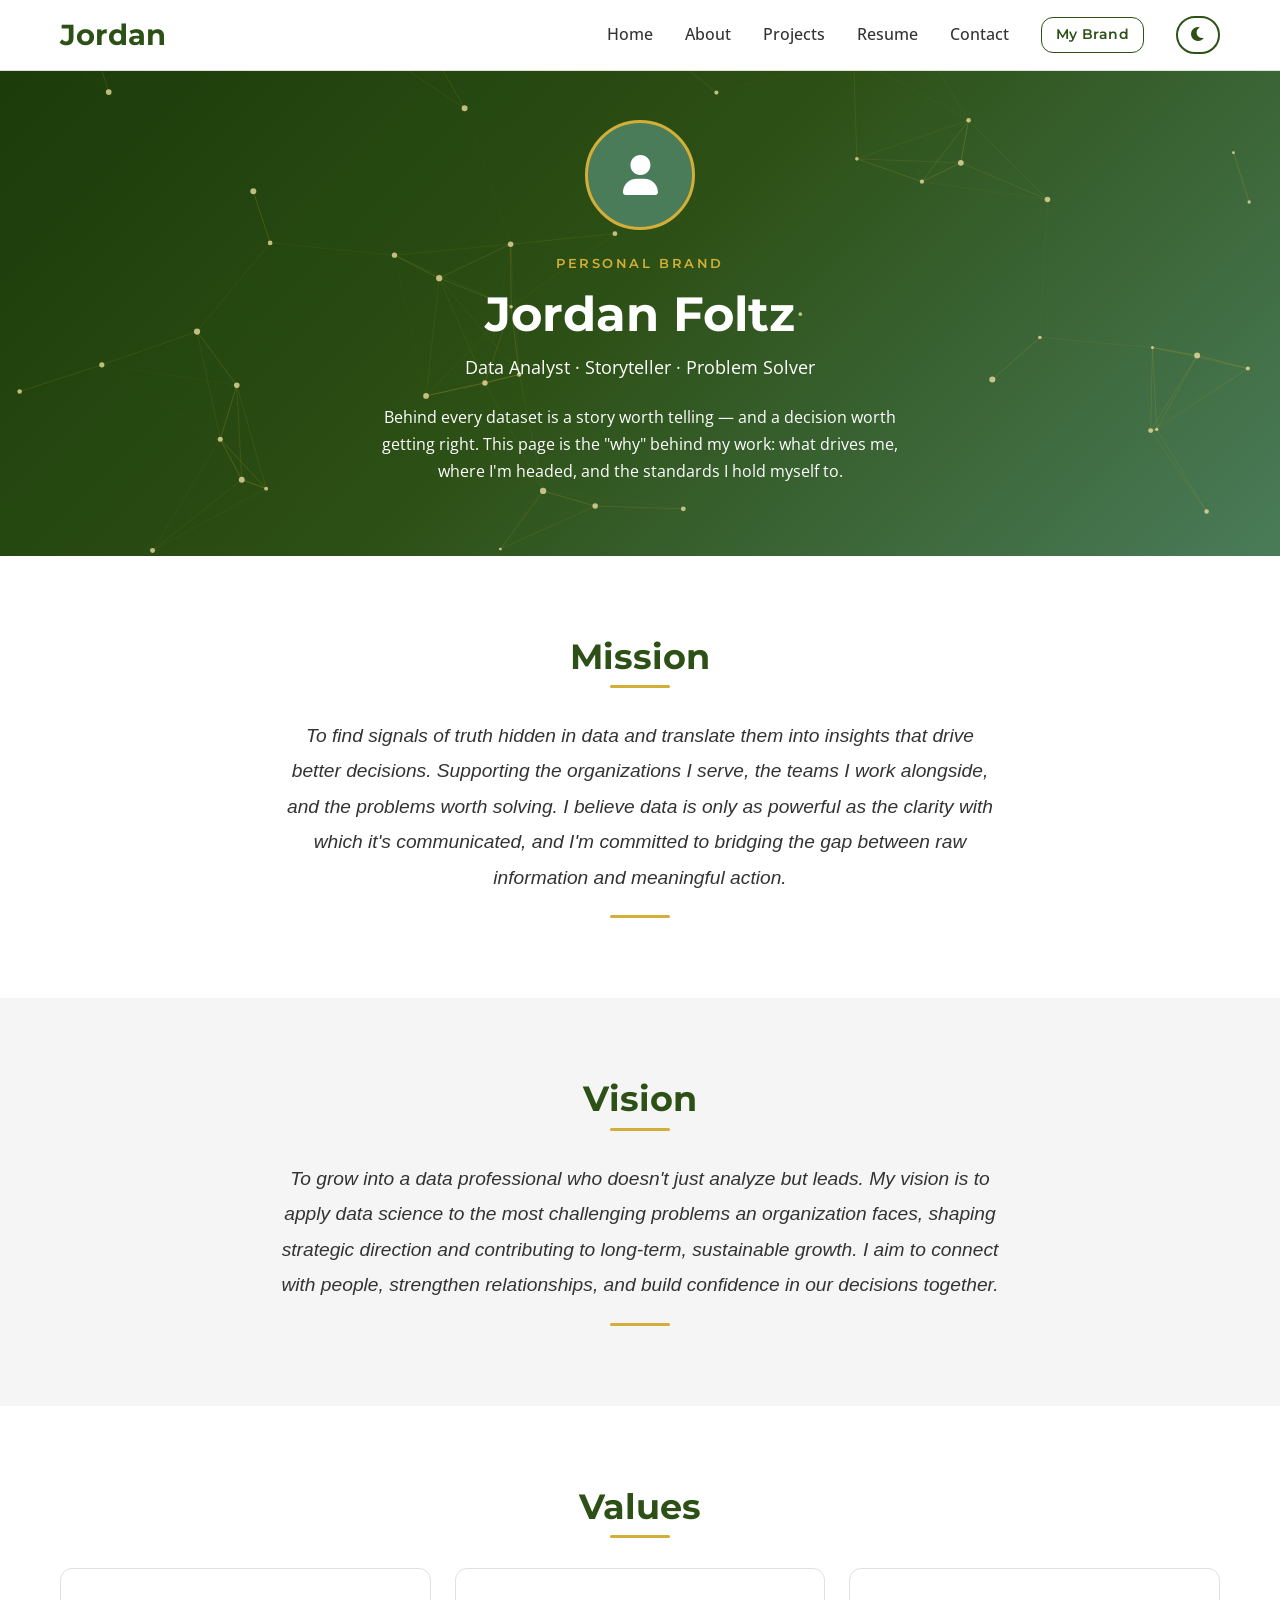
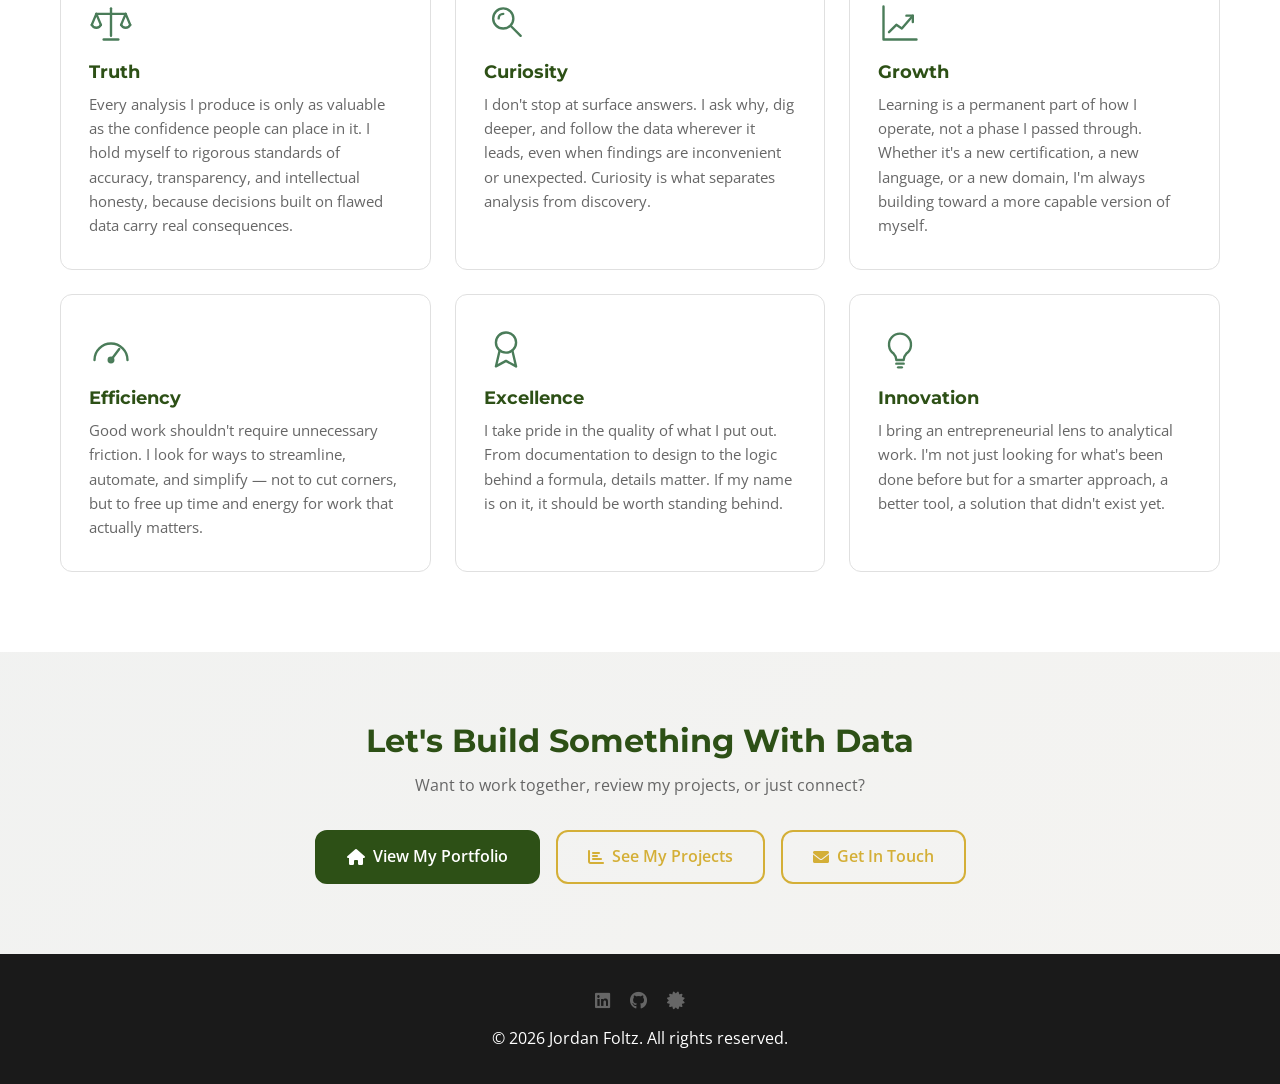
==== commit 73c720e7: "Remove Data Stories blog and video-card GitHub links - Delete blog.html and blog.css; remove the blo" ====
--- a/brand.html
+++ b/brand.html
@@ -23,7 +23,6 @@
                 <a href="index.html#about" class="nav-link-ext">About</a>
                 <a href="index.html#projects" class="nav-link-ext">Projects</a>
                 <a href="index.html#resume" class="nav-link-ext">Resume</a>
-                <a href="blog.html" class="nav-link-ext">Blog</a>
                 <a href="index.html#contact" class="nav-link-ext">Contact</a>
                 <a href="brand.html" class="nav-link-brand" aria-current="page">My Brand</a>
                 <button class="theme-toggle" id="theme-toggle" aria-label="Toggle dark mode">
--- a/style.css
+++ b/style.css
@@ -1482,90 +1482,6 @@
     color: var(--primary-green);
 }
 
-/* Blog Section */
-.blog {
-    padding: var(--section-padding);
-    background: var(--bg-secondary);
-}
-
-.blog-grid {
-    display: grid;
-    grid-template-columns: repeat(auto-fit, minmax(350px, 1fr));
-    gap: 2rem;
-}
-
-.blog-card {
-    background: var(--card-bg);
-    border-radius: var(--border-radius);
-    overflow: hidden;
-    border: 1px solid var(--border-color);
-    transition: all var(--transition-fast);
-}
-
-.blog-card:hover {
-    transform: translateY(-5px);
-    box-shadow: 0 15px 35px rgba(0, 0, 0, 0.1);
-}
-
-.blog-image {
-    height: 150px;
-    background: linear-gradient(135deg, var(--accent-gold), var(--secondary-green));
-    display: flex;
-    align-items: center;
-    justify-content: center;
-    color: var(--pure-white);
-    font-size: 2.5rem;
-}
-
-.blog-content {
-    padding: 2rem;
-}
-
-.blog-meta {
-    display: flex;
-    justify-content: space-between;
-    margin-bottom: 1rem;
-    font-size: 0.9rem;
-}
-
-.blog-date {
-    color: var(--text-secondary);
-}
-
-.blog-category {
-    background: var(--light-gold);
-    color: var(--primary-green);
-    padding: 0.25rem 0.75rem;
-    border-radius: 20px;
-    font-weight: 600;
-}
-
-.blog-content h3 {
-    color: var(--primary-green);
-    margin-bottom: 1rem;
-    font-size: 1.2rem;
-}
-
-.blog-content p {
-    color: var(--text-secondary);
-    margin-bottom: 1.5rem;
-    line-height: 1.6;
-}
-
-.read-more {
-    color: var(--accent-gold);
-    text-decoration: none;
-    font-weight: 600;
-    transition: color var(--transition-fast);
-    display: inline-flex;
-    align-items: center;
-    gap: 0.5rem;
-}
-
-.read-more:hover {
-    color: var(--primary-green);
-}
-
 /* Contact Section */
 .contact {
     padding: var(--section-padding);
@@ -1803,12 +1719,6 @@
         font-size: 1.2rem;
     }
     
-    .achievement-item {
-        flex-direction: column;
-        text-align: center;
-        gap: 0.5rem;
-    }
-    
     .timeline {
         padding-left: 1.5rem;
     }
@@ -2094,37 +2004,7 @@
     .project-link {
         font-size: 0.8rem;
     }
-    
-    .blog-grid {
-        grid-template-columns: 1fr;
-    }
-    
-    .blog-card {
-        margin-bottom: 1rem;
-    }
-    
-    .blog-image {
-        height: 120px;
-        font-size: 2rem;
-    }
-    
-    .blog-content {
-        padding: 1.5rem;
-    }
-    
-    .blog-content h3 {
-        font-size: 1.1rem;
-    }
-    
-    .blog-content p {
-        font-size: 0.9rem;
-        margin-bottom: 1rem;
-    }
-    
-    .blog-meta {
-        font-size: 0.8rem;
-    }
-    
+
     .contact-form {
         padding: 1.5rem;
     }
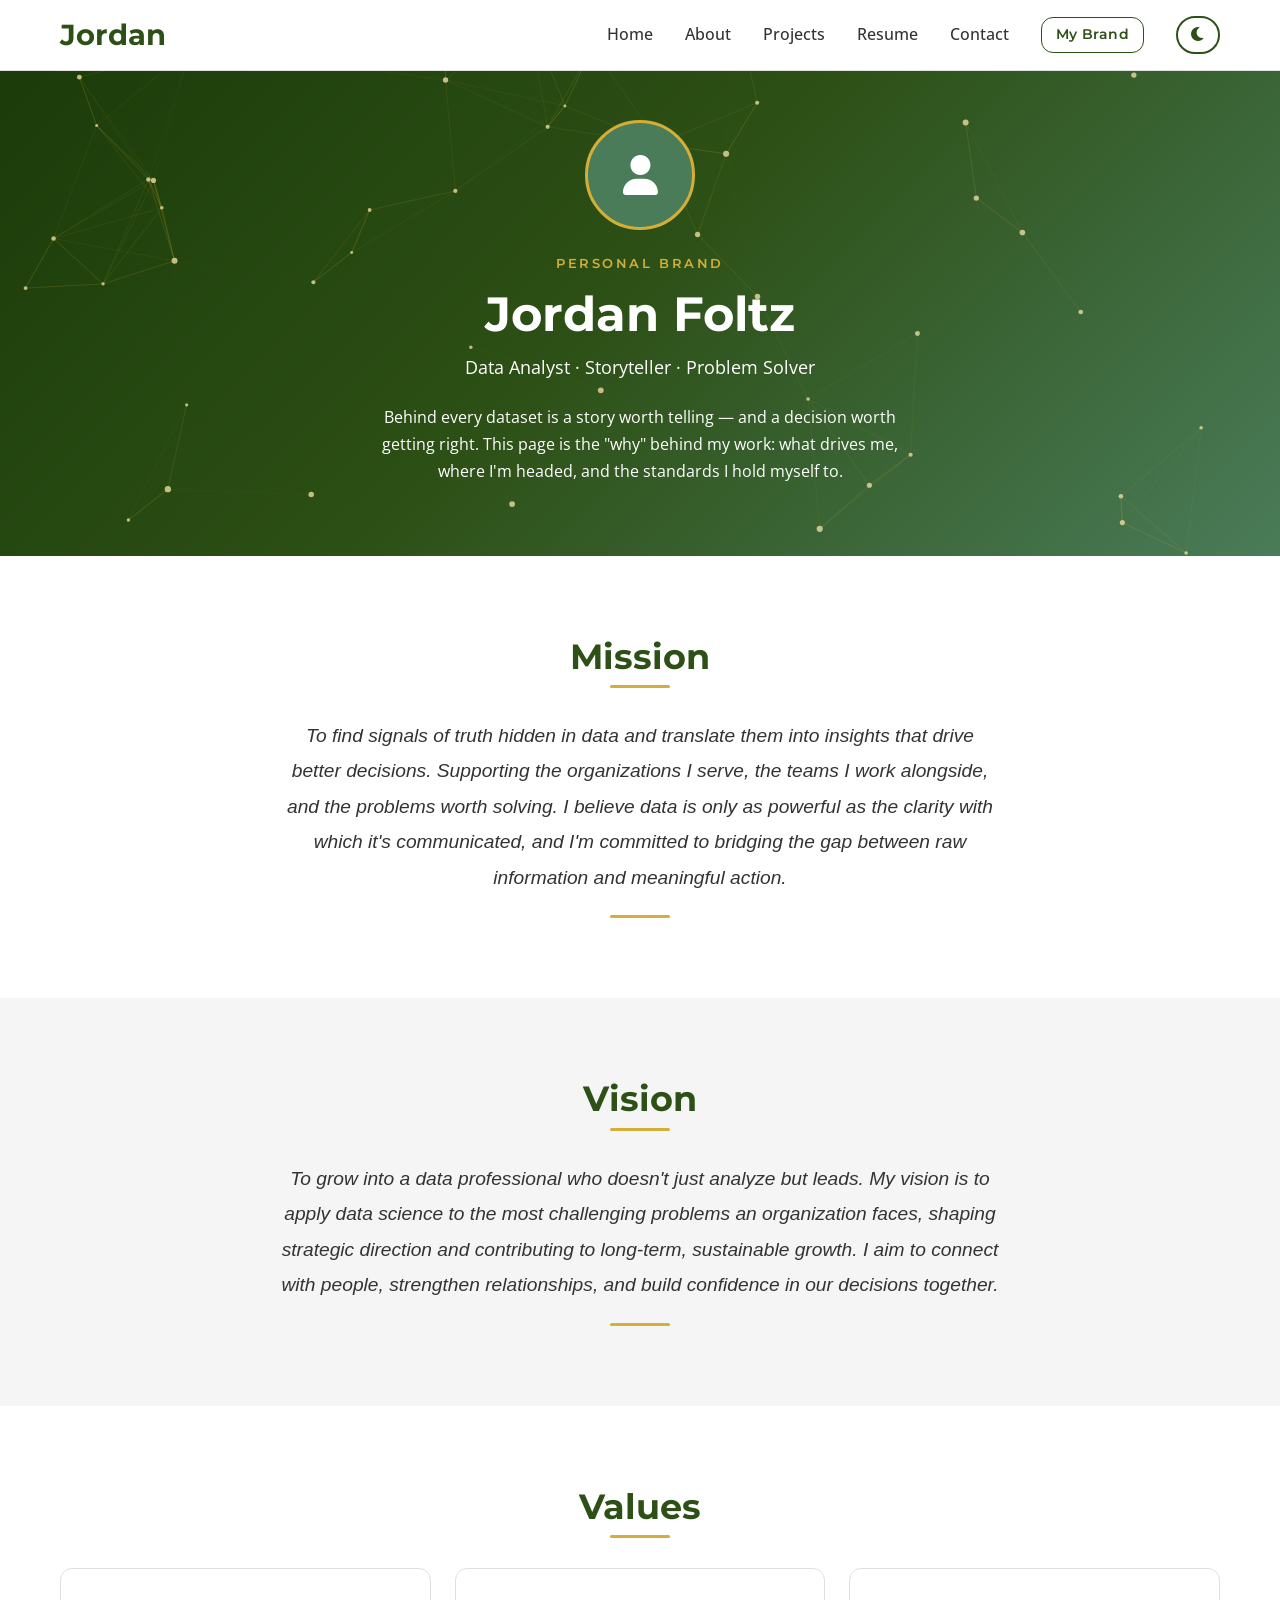
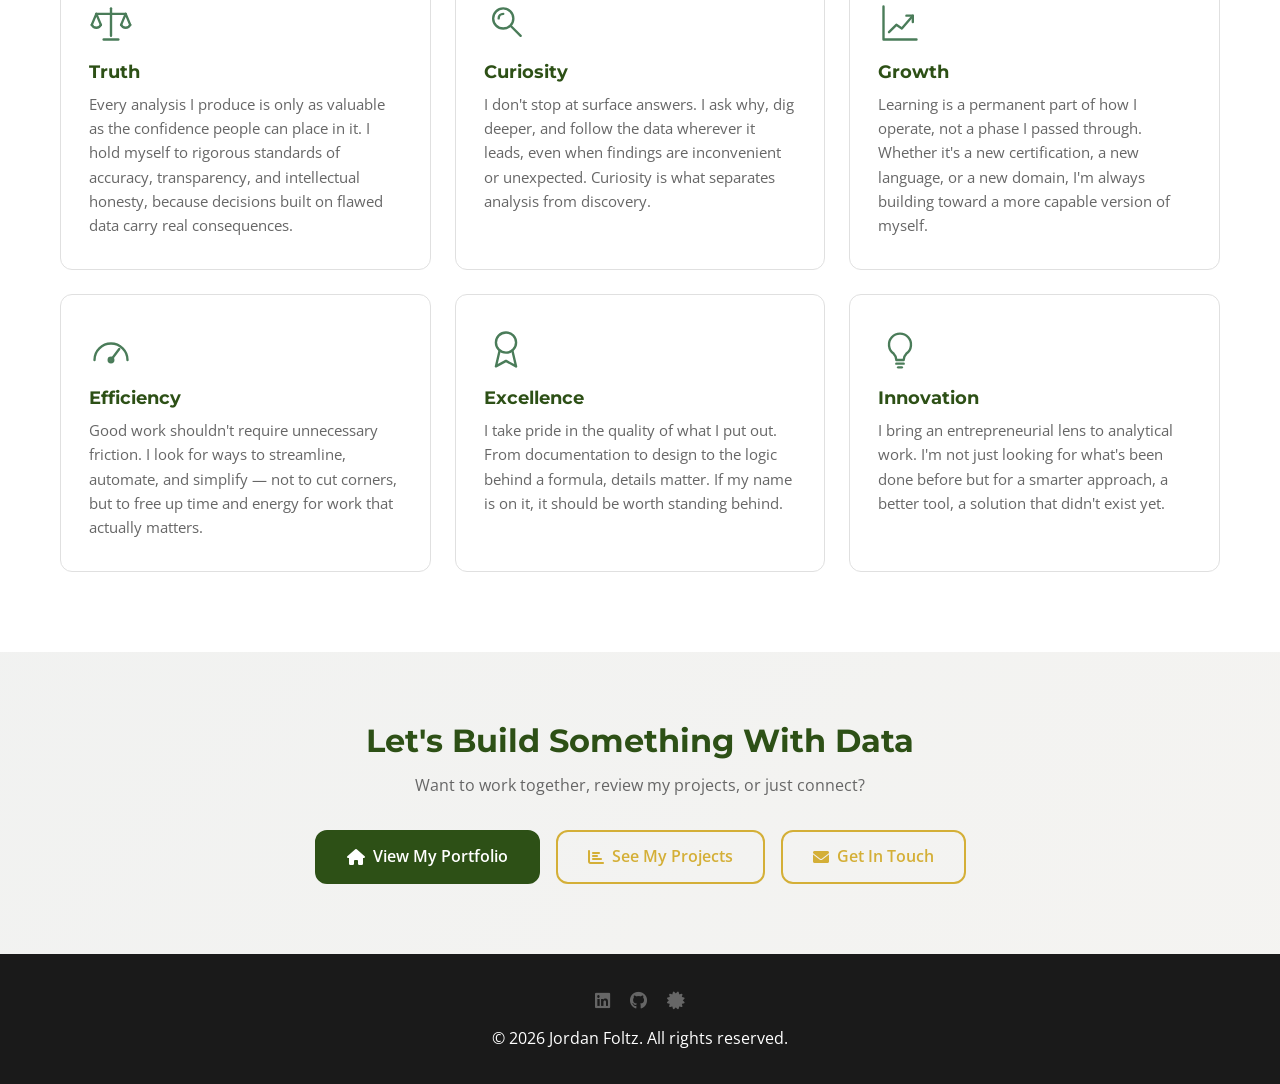
==== commit 20658e73: "Add bell-curve SVG favicon to portfolio Create favicon.svg — an original normal-distribution bell cu" ====
--- a/brand.html
+++ b/brand.html
@@ -5,6 +5,9 @@
     <meta name="viewport" content="width=device-width, initial-scale=1.0">
     <title>My Brand | Jordan Foltz — Data Analyst</title>
     <meta name="description" content="Jordan Foltz's personal brand — Mission, Vision, and Values as a data analyst focused on honest insights and real business impact.">
+    <link rel="icon" type="image/svg+xml" href="favicon.svg">
+    <link rel="mask-icon" href="favicon.svg" color="#2d5016">
+    <meta name="theme-color" content="#2d5016">
     <link rel="stylesheet" href="style.css">
     <link rel="stylesheet" href="brand.css">
     <link href="https://fonts.googleapis.com/css2?family=Montserrat:wght@300;400;600;700&family=Open+Sans:wght@300;400;600&display=swap" rel="stylesheet">
--- a/style.css
+++ b/style.css
@@ -1130,6 +1130,20 @@
 }
 
 /* Enhanced Projects Section */
+.projects-note {
+    text-align: center;
+    max-width: 620px;
+    margin: -2rem auto 2.5rem;
+    color: var(--text-secondary);
+    font-size: 0.9rem;
+    font-style: italic;
+}
+
+.projects-note i {
+    color: var(--accent-gold);
+    margin-right: 0.4rem;
+}
+
 .projects-filter {
     display: flex;
     justify-content: center;
